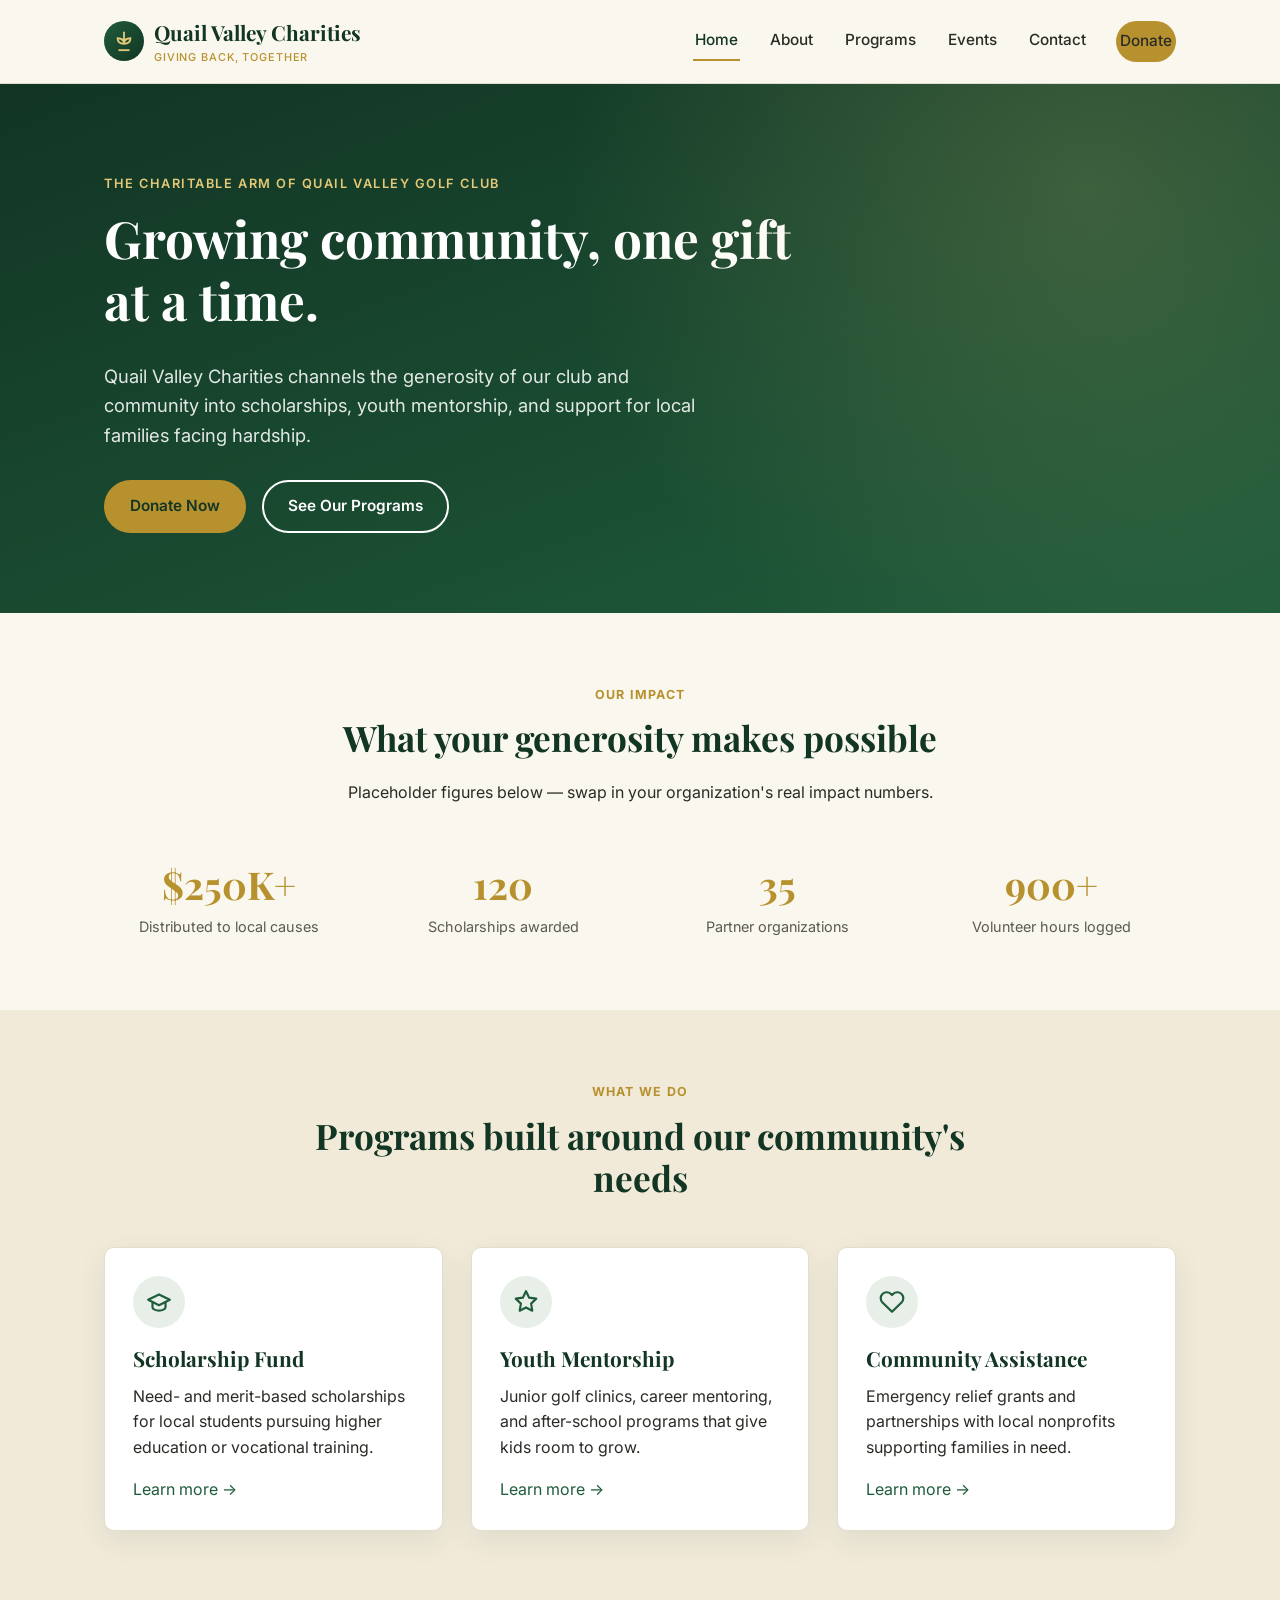
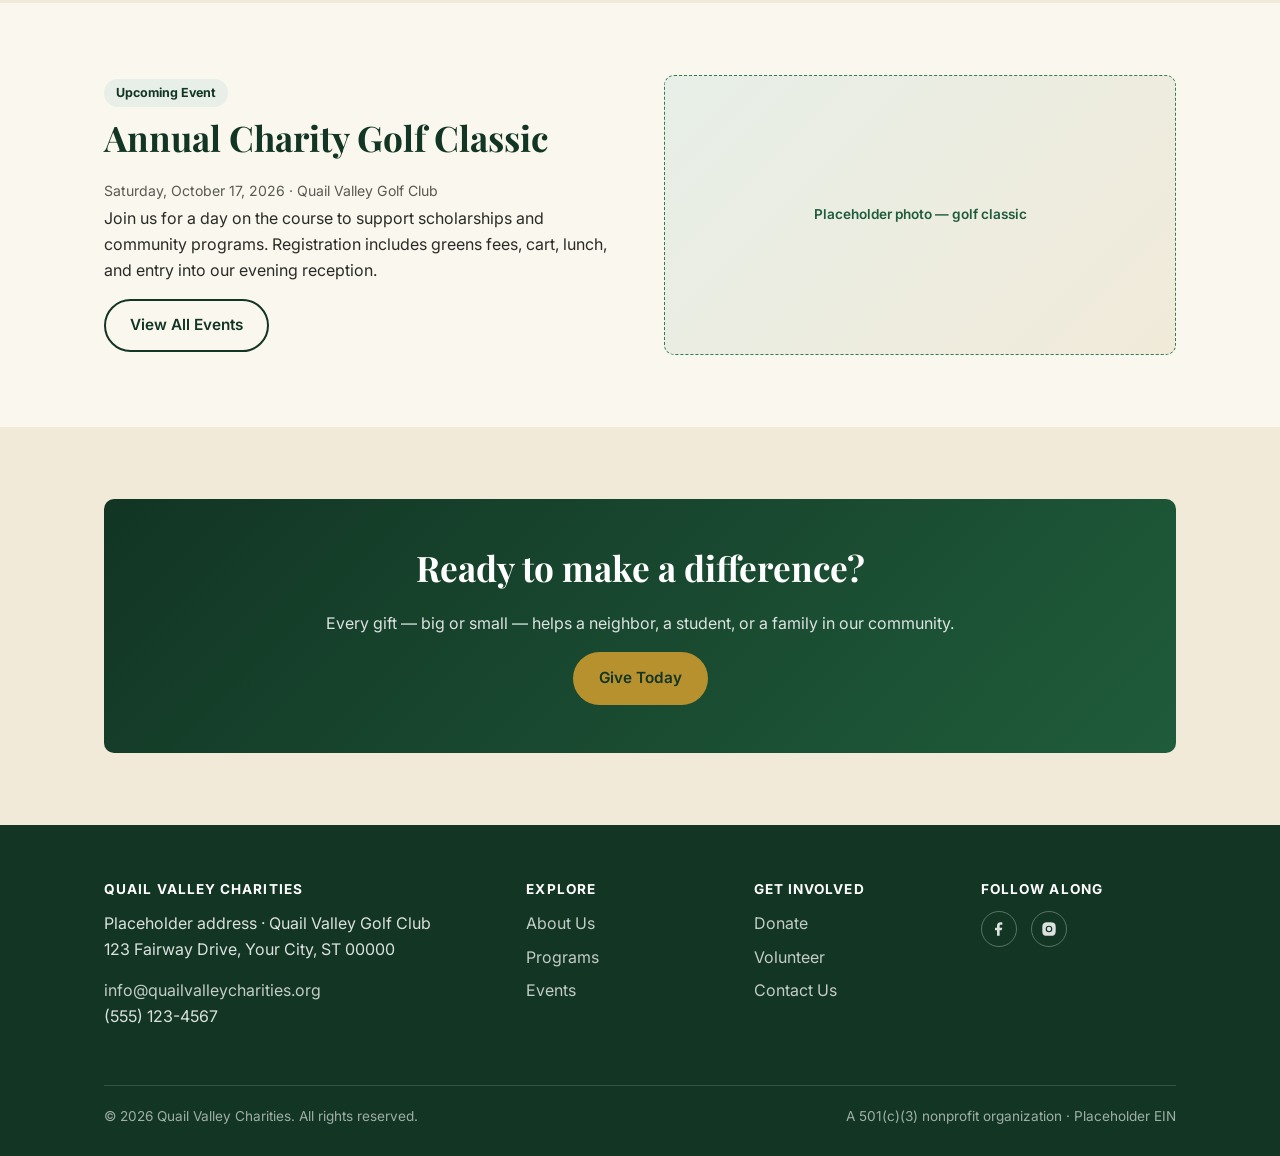
==== index.html @ 0399a19b "Add initial Quail Valley Charities static website Six-page nonprofit site (home, about, programs, ev" ====
<!doctype html>
<html lang="en">
<head>
<meta charset="UTF-8">
<meta name="viewport" content="width=device-width, initial-scale=1.0">
<title>Quail Valley Charities | Home</title>
<meta name="description" content="Quail Valley Charities supports scholarships, youth programs, and local families in need — powered by the Quail Valley Golf Club community.">
<link rel="preconnect" href="https://fonts.googleapis.com">
<link rel="preconnect" href="https://fonts.gstatic.com" crossorigin>
<link href="https://fonts.googleapis.com/css2?family=Playfair+Display:wght@600;700&family=Inter:wght@400;500;600;700&display=swap" rel="stylesheet">
<link rel="stylesheet" href="assets/css/style.css">
</head>
<body>
<a class="skip-link" href="#main">Skip to content</a>

<header class="site-header">
  <div class="header-inner">
    <a class="logo" href="index.html">
      <span class="logo-mark">
        <svg viewBox="0 0 24 24" fill="none" stroke="#e3c877" stroke-width="2"><path d="M12 2v13M12 15c-4 0-7-2-7-6 4 0 7 2 7 6zM12 15c4 0 7-2 7-6-4 0-7 2-7 6z"/><path d="M6 22h12"/></svg>
      </span>
      <span class="logo-text">Quail Valley Charities<span class="tagline">Giving Back, Together</span></span>
    </a>
    <button class="nav-toggle" aria-label="Toggle navigation" aria-expanded="false">
      <span></span><span></span><span></span>
    </button>
    <nav class="main-nav" aria-label="Primary">
      <a href="index.html" aria-current="page">Home</a>
      <a href="about.html">About</a>
      <a href="programs.html">Programs</a>
      <a href="events.html">Events</a>
      <a href="contact.html">Contact</a>
      <a class="btn btn-primary btn-small" href="donate.html">Donate</a>
    </nav>
  </div>
</header>

<main id="main">

  <section class="hero">
    <div class="container">
      <p class="hero-eyebrow">The Charitable Arm of Quail Valley Golf Club</p>
      <h1>Growing community, one gift at a time.</h1>
      <p class="lead">Quail Valley Charities channels the generosity of our club and community into scholarships, youth mentorship, and support for local families facing hardship.</p>
      <div class="hero-actions">
        <a class="btn btn-primary" href="donate.html">Donate Now</a>
        <a class="btn btn-outline-light" href="programs.html">See Our Programs</a>
      </div>
    </div>
  </section>

  <section>
    <div class="container">
      <div class="section-header">
        <p class="eyebrow">Our Impact</p>
        <h2>What your generosity makes possible</h2>
        <p>Placeholder figures below — swap in your organization's real impact numbers.</p>
      </div>
      <div class="stats">
        <div class="stat"><div class="num">$250K+</div><div class="label">Distributed to local causes</div></div>
        <div class="stat"><div class="num">120</div><div class="label">Scholarships awarded</div></div>
        <div class="stat"><div class="num">35</div><div class="label">Partner organizations</div></div>
        <div class="stat"><div class="num">900+</div><div class="label">Volunteer hours logged</div></div>
      </div>
    </div>
  </section>

  <section class="section-alt">
    <div class="container">
      <div class="section-header">
        <p class="eyebrow">What We Do</p>
        <h2>Programs built around our community's needs</h2>
      </div>
      <div class="grid grid-3">
        <div class="card">
          <div class="icon"><svg viewBox="0 0 24 24" fill="none" stroke-width="2" stroke-linecap="round" stroke-linejoin="round"><path d="M22 10L12 5 2 10l10 5 10-5z"/><path d="M6 12v5c0 1.5 3 3 6 3s6-1.5 6-3v-5"/></svg></div>
          <h3>Scholarship Fund</h3>
          <p>Need- and merit-based scholarships for local students pursuing higher education or vocational training.</p>
          <a href="programs.html">Learn more &rarr;</a>
        </div>
        <div class="card">
          <div class="icon"><svg viewBox="0 0 24 24" fill="none" stroke-width="2" stroke-linecap="round" stroke-linejoin="round"><path d="M12 2l2.9 6 6.6.9-4.8 4.6 1.1 6.5-5.8-3-5.8 3 1.1-6.5-4.8-4.6 6.6-.9z"/></svg></div>
          <h3>Youth Mentorship</h3>
          <p>Junior golf clinics, career mentoring, and after-school programs that give kids room to grow.</p>
          <a href="programs.html">Learn more &rarr;</a>
        </div>
        <div class="card">
          <div class="icon"><svg viewBox="0 0 24 24" fill="none" stroke-width="2" stroke-linecap="round" stroke-linejoin="round"><path d="M20.8 4.6a5.5 5.5 0 0 0-7.8 0L12 5.6l-1-1a5.5 5.5 0 1 0-7.8 7.8l1 1L12 21l7.8-7.6 1-1a5.5 5.5 0 0 0 0-7.8z"/></svg></div>
          <h3>Community Assistance</h3>
          <p>Emergency relief grants and partnerships with local nonprofits supporting families in need.</p>
          <a href="programs.html">Learn more &rarr;</a>
        </div>
      </div>
    </div>
  </section>

  <section>
    <div class="container">
      <div class="split">
        <div>
          <p class="badge">Upcoming Event</p>
          <h2>Annual Charity Golf Classic</h2>
          <p class="event-meta">Saturday, October 17, 2026 &middot; Quail Valley Golf Club</p>
          <p>Join us for a day on the course to support scholarships and community programs. Registration includes greens fees, cart, lunch, and entry into our evening reception.</p>
          <a class="btn btn-outline" href="events.html">View All Events</a>
        </div>
        <div class="ph-image" style="min-height:280px;">Placeholder photo — golf classic</div>
      </div>
    </div>
  </section>

  <section class="section-alt">
    <div class="container">
      <div class="cta-banner">
        <h2>Ready to make a difference?</h2>
        <p>Every gift — big or small — helps a neighbor, a student, or a family in our community.</p>
        <a class="btn btn-primary" href="donate.html">Give Today</a>
      </div>
    </div>
  </section>

</main>

<footer class="site-footer">
  <div class="container">
    <div class="footer-grid">
      <div>
        <h4>Quail Valley Charities</h4>
        <p>Placeholder address &middot; Quail Valley Golf Club<br>123 Fairway Drive, Your City, ST 00000</p>
        <p><a href="mailto:info@quailvalleycharities.org">info@quailvalleycharities.org</a><br>(555) 123-4567</p>
      </div>
      <div>
        <h4>Explore</h4>
        <ul>
          <li><a href="about.html">About Us</a></li>
          <li><a href="programs.html">Programs</a></li>
          <li><a href="events.html">Events</a></li>
        </ul>
      </div>
      <div>
        <h4>Get Involved</h4>
        <ul>
          <li><a href="donate.html">Donate</a></li>
          <li><a href="contact.html">Volunteer</a></li>
          <li><a href="contact.html">Contact Us</a></li>
        </ul>
      </div>
      <div>
        <h4>Follow Along</h4>
        <div class="social-links">
          <a href="#" aria-label="Facebook"><svg viewBox="0 0 24 24"><path d="M13 22v-8h3l1-4h-4V7.5C13 6.3 13.4 5.5 15.1 5.5H17V2.1C16.6 2 15.4 2 14 2c-3 0-5 1.8-5 5.2V10H6v4h3v8h4z"/></svg></a>
          <a href="#" aria-label="Instagram"><svg viewBox="0 0 24 24"><path d="M12 2c2.7 0 3 0 4.1.1 1.1.1 1.9.2 2.5.5.7.3 1.2.6 1.8 1.1.5.5.9 1 1.1 1.8.2.6.4 1.4.5 2.5.1 1.1.1 1.4.1 4.1s0 3-.1 4.1c-.1 1.1-.2 1.9-.5 2.5-.3.7-.6 1.2-1.1 1.8-.5.5-1 .9-1.8 1.1-.6.2-1.4.4-2.5.5-1.1.1-1.4.1-4.1.1s-3 0-4.1-.1c-1.1-.1-1.9-.2-2.5-.5-.7-.3-1.2-.6-1.8-1.1-.5-.5-.9-1-1.1-1.8-.2-.6-.4-1.4-.5-2.5C2 15 2 14.7 2 12s0-3 .1-4.1c.1-1.1.2-1.9.5-2.5.3-.7.6-1.2 1.1-1.8.5-.5 1-.9 1.8-1.1.6-.2 1.4-.4 2.5-.5C9 2 9.3 2 12 2zm0 5a5 5 0 1 0 0 10 5 5 0 0 0 0-10zm0 8.2a3.2 3.2 0 1 1 0-6.4 3.2 3.2 0 0 1 0 6.4zm5.2-8.4a1.2 1.2 0 1 1-2.4 0 1.2 1.2 0 0 1 2.4 0z"/></svg></a>
        </div>
      </div>
    </div>
    <div class="footer-bottom">
      <span>&copy; <span id="year"></span> Quail Valley Charities. All rights reserved.</span>
      <span>A 501(c)(3) nonprofit organization &middot; Placeholder EIN</span>
    </div>
  </div>
</footer>

<script src="assets/js/main.js"></script>
</body>
</html>
---- assets/css/style.css ----
/* Quail Valley Charities — shared stylesheet */

:root {
  --green-dark: #123524;
  --green: #1f5c3b;
  --green-light: #2f7d52;
  --green-pale: #e7efe8;
  --gold: #b8912f;
  --gold-light: #e3c877;
  --cream: #faf7ef;
  --cream-dark: #f1ead9;
  --text: #2b2b26;
  --text-muted: #5a5a52;
  --white: #ffffff;
  --border: #e2ddcc;
  --shadow: 0 10px 30px rgba(18, 53, 36, 0.08);
  --radius: 10px;
  --max-width: 1120px;
}

* {
  box-sizing: border-box;
}

html {
  scroll-behavior: smooth;
}

body {
  margin: 0;
  font-family: "Inter", -apple-system, BlinkMacSystemFont, "Segoe UI", Roboto, sans-serif;
  color: var(--text);
  background: var(--cream);
  line-height: 1.6;
}

h1, h2, h3, h4 {
  font-family: "Playfair Display", Georgia, "Times New Roman", serif;
  color: var(--green-dark);
  line-height: 1.2;
  margin: 0 0 0.6em;
}

h1 { font-size: clamp(2.1rem, 4vw, 3.2rem); }
h2 { font-size: clamp(1.6rem, 3vw, 2.2rem); }
h3 { font-size: 1.3rem; }

p { margin: 0 0 1em; }

a {
  color: var(--green);
  text-decoration: none;
}
a:hover { text-decoration: underline; }

img { max-width: 100%; display: block; }

.container {
  max-width: var(--max-width);
  margin: 0 auto;
  padding: 0 24px;
}

/* Skip link */
.skip-link {
  position: absolute;
  left: -999px;
  top: 0;
  background: var(--green-dark);
  color: var(--white);
  padding: 10px 16px;
  z-index: 1000;
  border-radius: 0 0 6px 0;
}
.skip-link:focus {
  left: 0;
}

/* Header */
.site-header {
  position: sticky;
  top: 0;
  z-index: 100;
  background: var(--cream);
  border-bottom: 1px solid var(--border);
}

.header-inner {
  display: flex;
  align-items: center;
  justify-content: space-between;
  padding: 16px 24px;
  max-width: var(--max-width);
  margin: 0 auto;
}

.logo {
  display: flex;
  align-items: center;
  gap: 10px;
  font-family: "Playfair Display", Georgia, serif;
  font-size: 1.3rem;
  font-weight: 700;
  color: var(--green-dark);
}
.logo:hover { text-decoration: none; }

.logo-mark {
  width: 40px;
  height: 40px;
  border-radius: 50%;
  background: linear-gradient(135deg, var(--green) 0%, var(--green-dark) 100%);
  display: flex;
  align-items: center;
  justify-content: center;
  flex-shrink: 0;
}
.logo-mark svg { width: 22px; height: 22px; }

.logo-text .tagline {
  display: block;
  font-family: "Inter", sans-serif;
  font-size: 0.68rem;
  font-weight: 500;
  letter-spacing: 0.08em;
  text-transform: uppercase;
  color: var(--gold);
}

.main-nav {
  display: flex;
  align-items: center;
  gap: 28px;
}

.main-nav a {
  color: var(--text);
  font-weight: 500;
  font-size: 0.96rem;
  padding: 6px 2px;
  border-bottom: 2px solid transparent;
}
.main-nav a:hover,
.main-nav a[aria-current="page"] {
  color: var(--green-dark);
  border-bottom-color: var(--gold);
  text-decoration: none;
}

.btn {
  display: inline-block;
  padding: 12px 24px;
  border-radius: 999px;
  font-weight: 600;
  font-size: 0.96rem;
  border: 2px solid transparent;
  cursor: pointer;
  transition: transform 0.15s ease, box-shadow 0.15s ease;
}
.btn:hover { text-decoration: none; transform: translateY(-1px); }

.btn-primary {
  background: var(--gold);
  color: var(--green-dark);
}
.btn-primary:hover { background: var(--gold-light); box-shadow: var(--shadow); }

.btn-outline {
  background: transparent;
  border-color: var(--green-dark);
  color: var(--green-dark);
}
.btn-outline:hover { background: var(--green-dark); color: var(--white); }

.btn-outline-light {
  background: transparent;
  border-color: var(--white);
  color: var(--white);
}
.btn-outline-light:hover { background: var(--white); color: var(--green-dark); }

.btn-small { padding: 9px 18px; font-size: 0.86rem; }

.nav-toggle {
  display: none;
  background: none;
  border: none;
  cursor: pointer;
  padding: 8px;
}
.nav-toggle span {
  display: block;
  width: 26px;
  height: 2px;
  background: var(--green-dark);
  margin: 5px 0;
  transition: transform 0.2s ease, opacity 0.2s ease;
}

/* Hero */
.hero {
  background: linear-gradient(160deg, var(--green-dark) 0%, var(--green) 100%);
  color: var(--white);
  padding: 90px 0 80px;
  position: relative;
  overflow: hidden;
}
.hero::after {
  content: "";
  position: absolute;
  inset: 0;
  background-image: radial-gradient(circle at 85% 20%, rgba(227, 200, 119, 0.18), transparent 45%);
}
.hero .container { position: relative; }
.hero-eyebrow {
  text-transform: uppercase;
  letter-spacing: 0.12em;
  font-size: 0.8rem;
  font-weight: 600;
  color: var(--gold-light);
  margin-bottom: 14px;
}
.hero h1 { color: var(--white); max-width: 720px; }
.hero p.lead {
  max-width: 620px;
  font-size: 1.15rem;
  color: rgba(255,255,255,0.88);
}
.hero-actions {
  display: flex;
  gap: 16px;
  margin-top: 30px;
  flex-wrap: wrap;
}

.page-hero {
  background: var(--green-dark);
  color: var(--white);
  padding: 64px 0;
  text-align: center;
}
.page-hero h1 { color: var(--white); }
.page-hero p { color: rgba(255,255,255,0.85); max-width: 640px; margin: 0 auto; }

/* Sections */
section { padding: 72px 0; }
.section-alt { background: var(--cream-dark); }
.section-header {
  text-align: center;
  max-width: 680px;
  margin: 0 auto 48px;
}
.section-header .eyebrow {
  text-transform: uppercase;
  letter-spacing: 0.1em;
  font-size: 0.78rem;
  font-weight: 700;
  color: var(--gold);
}

/* Stat strip */
.stats {
  display: grid;
  grid-template-columns: repeat(4, 1fr);
  gap: 24px;
  margin-top: 48px;
}
.stat {
  text-align: center;
}
.stat .num {
  font-family: "Playfair Display", serif;
  font-size: 2.4rem;
  color: var(--gold);
  font-weight: 700;
}
.stat .label {
  font-size: 0.9rem;
  color: var(--text-muted);
}

/* Card grid */
.grid {
  display: grid;
  gap: 28px;
}
.grid-3 { grid-template-columns: repeat(3, 1fr); }
.grid-2 { grid-template-columns: repeat(2, 1fr); }

.card {
  background: var(--white);
  border: 1px solid var(--border);
  border-radius: var(--radius);
  padding: 28px;
  box-shadow: var(--shadow);
}
.card .icon {
  width: 52px;
  height: 52px;
  border-radius: 50%;
  background: var(--green-pale);
  display: flex;
  align-items: center;
  justify-content: center;
  margin-bottom: 18px;
}
.card .icon svg { width: 26px; height: 26px; stroke: var(--green); }

/* Placeholder image blocks */
.ph-image {
  background: linear-gradient(135deg, var(--green-pale), var(--cream-dark));
  border: 1px dashed var(--green-light);
  border-radius: var(--radius);
  display: flex;
  align-items: center;
  justify-content: center;
  color: var(--green);
  font-size: 0.85rem;
  font-weight: 600;
  text-align: center;
  padding: 20px;
  min-height: 220px;
}

.split {
  display: grid;
  grid-template-columns: 1fr 1fr;
  gap: 48px;
  align-items: center;
}

/* Timeline / list */
.value-list { list-style: none; padding: 0; margin: 0; }
.value-list li {
  display: flex;
  gap: 14px;
  padding: 14px 0;
  border-bottom: 1px solid var(--border);
}
.value-list li:last-child { border-bottom: none; }
.value-list .bullet {
  width: 8px; height: 8px; border-radius: 50%;
  background: var(--gold);
  margin-top: 8px;
  flex-shrink: 0;
}

/* Events */
.event-card {
  display: grid;
  grid-template-columns: 100px 1fr auto;
  gap: 24px;
  align-items: center;
  background: var(--white);
  border: 1px solid var(--border);
  border-radius: var(--radius);
  padding: 22px 24px;
  margin-bottom: 18px;
  box-shadow: var(--shadow);
}
.event-date {
  text-align: center;
  background: var(--green-pale);
  border-radius: 8px;
  padding: 12px 6px;
}
.event-date .month {
  text-transform: uppercase;
  font-size: 0.72rem;
  font-weight: 700;
  color: var(--green);
  letter-spacing: 0.05em;
}
.event-date .day {
  font-family: "Playfair Display", serif;
  font-size: 1.8rem;
  color: var(--green-dark);
  font-weight: 700;
}
.event-meta {
  font-size: 0.88rem;
  color: var(--text-muted);
  margin-bottom: 4px;
}

/* Donate tiers */
.tier-card {
  text-align: center;
  border-top: 4px solid var(--gold);
}
.tier-card .amount {
  font-family: "Playfair Display", serif;
  font-size: 2rem;
  color: var(--green-dark);
  margin: 10px 0;
}

.donate-methods {
  list-style: none;
  padding: 0;
  margin: 0;
  display: grid;
  gap: 18px;
}
.donate-methods li {
  background: var(--white);
  border: 1px solid var(--border);
  border-radius: var(--radius);
  padding: 20px 24px;
}

/* Forms */
form.contact-form {
  display: grid;
  gap: 18px;
  max-width: 620px;
}
.form-row { display: grid; gap: 6px; }
label { font-weight: 600; font-size: 0.92rem; }
input, textarea, select {
  font: inherit;
  padding: 12px 14px;
  border: 1px solid var(--border);
  border-radius: 8px;
  background: var(--white);
  color: var(--text);
}
input:focus, textarea:focus, select:focus {
  outline: 2px solid var(--green-light);
  outline-offset: 1px;
}
textarea { resize: vertical; min-height: 130px; }

.form-note {
  font-size: 0.85rem;
  color: var(--text-muted);
}

/* CTA banner */
.cta-banner {
  background: linear-gradient(135deg, var(--green-dark), var(--green));
  color: var(--white);
  border-radius: var(--radius);
  padding: 48px;
  text-align: center;
}
.cta-banner h2 { color: var(--white); }
.cta-banner p { color: rgba(255,255,255,0.85); }

/* Footer */
.site-footer {
  background: var(--green-dark);
  color: rgba(255,255,255,0.85);
  padding: 56px 0 28px;
}
.footer-grid {
  display: grid;
  grid-template-columns: 2fr 1fr 1fr 1fr;
  gap: 32px;
  margin-bottom: 40px;
}
.footer-grid h4 {
  color: var(--white);
  font-family: "Inter", sans-serif;
  font-size: 0.85rem;
  text-transform: uppercase;
  letter-spacing: 0.08em;
  margin-bottom: 14px;
}
.footer-grid ul { list-style: none; padding: 0; margin: 0; }
.footer-grid li { margin-bottom: 8px; }
.footer-grid a { color: rgba(255,255,255,0.75); }
.footer-grid a:hover { color: var(--gold-light); }
.footer-bottom {
  border-top: 1px solid rgba(255,255,255,0.15);
  padding-top: 20px;
  display: flex;
  justify-content: space-between;
  flex-wrap: wrap;
  gap: 12px;
  font-size: 0.85rem;
  color: rgba(255,255,255,0.6);
}
.social-links { display: flex; gap: 14px; }
.social-links a {
  width: 36px; height: 36px;
  border-radius: 50%;
  border: 1px solid rgba(255,255,255,0.3);
  display: flex; align-items: center; justify-content: center;
}
.social-links svg { width: 16px; height: 16px; fill: rgba(255,255,255,0.85); }

/* Utility */
.text-center { text-align: center; }
.mt-lg { margin-top: 40px; }
.badge {
  display: inline-block;
  background: var(--green-pale);
  color: var(--green-dark);
  font-size: 0.78rem;
  font-weight: 700;
  padding: 4px 12px;
  border-radius: 999px;
  margin-bottom: 10px;
}

/* Responsive */
@media (max-width: 900px) {
  .grid-3 { grid-template-columns: repeat(2, 1fr); }
  .stats { grid-template-columns: repeat(2, 1fr); }
  .footer-grid { grid-template-columns: 1fr 1fr; }
  .split { grid-template-columns: 1fr; }
}

@media (max-width: 720px) {
  .main-nav {
    position: fixed;
    top: 73px;
    left: 0;
    right: 0;
    background: var(--cream);
    flex-direction: column;
    align-items: flex-start;
    padding: 20px 24px 28px;
    border-bottom: 1px solid var(--border);
    transform: translateY(-140%);
    transition: transform 0.25s ease;
    gap: 16px;
  }
  .main-nav.open { transform: translateY(0); }
  .nav-toggle { display: block; }
  .grid-3, .grid-2 { grid-template-columns: 1fr; }
  .stats { grid-template-columns: repeat(2, 1fr); }
  .footer-grid { grid-template-columns: 1fr 1fr; }
  .event-card { grid-template-columns: 70px 1fr; }
  .event-card .btn { grid-column: 1 / -1; justify-self: start; }
}
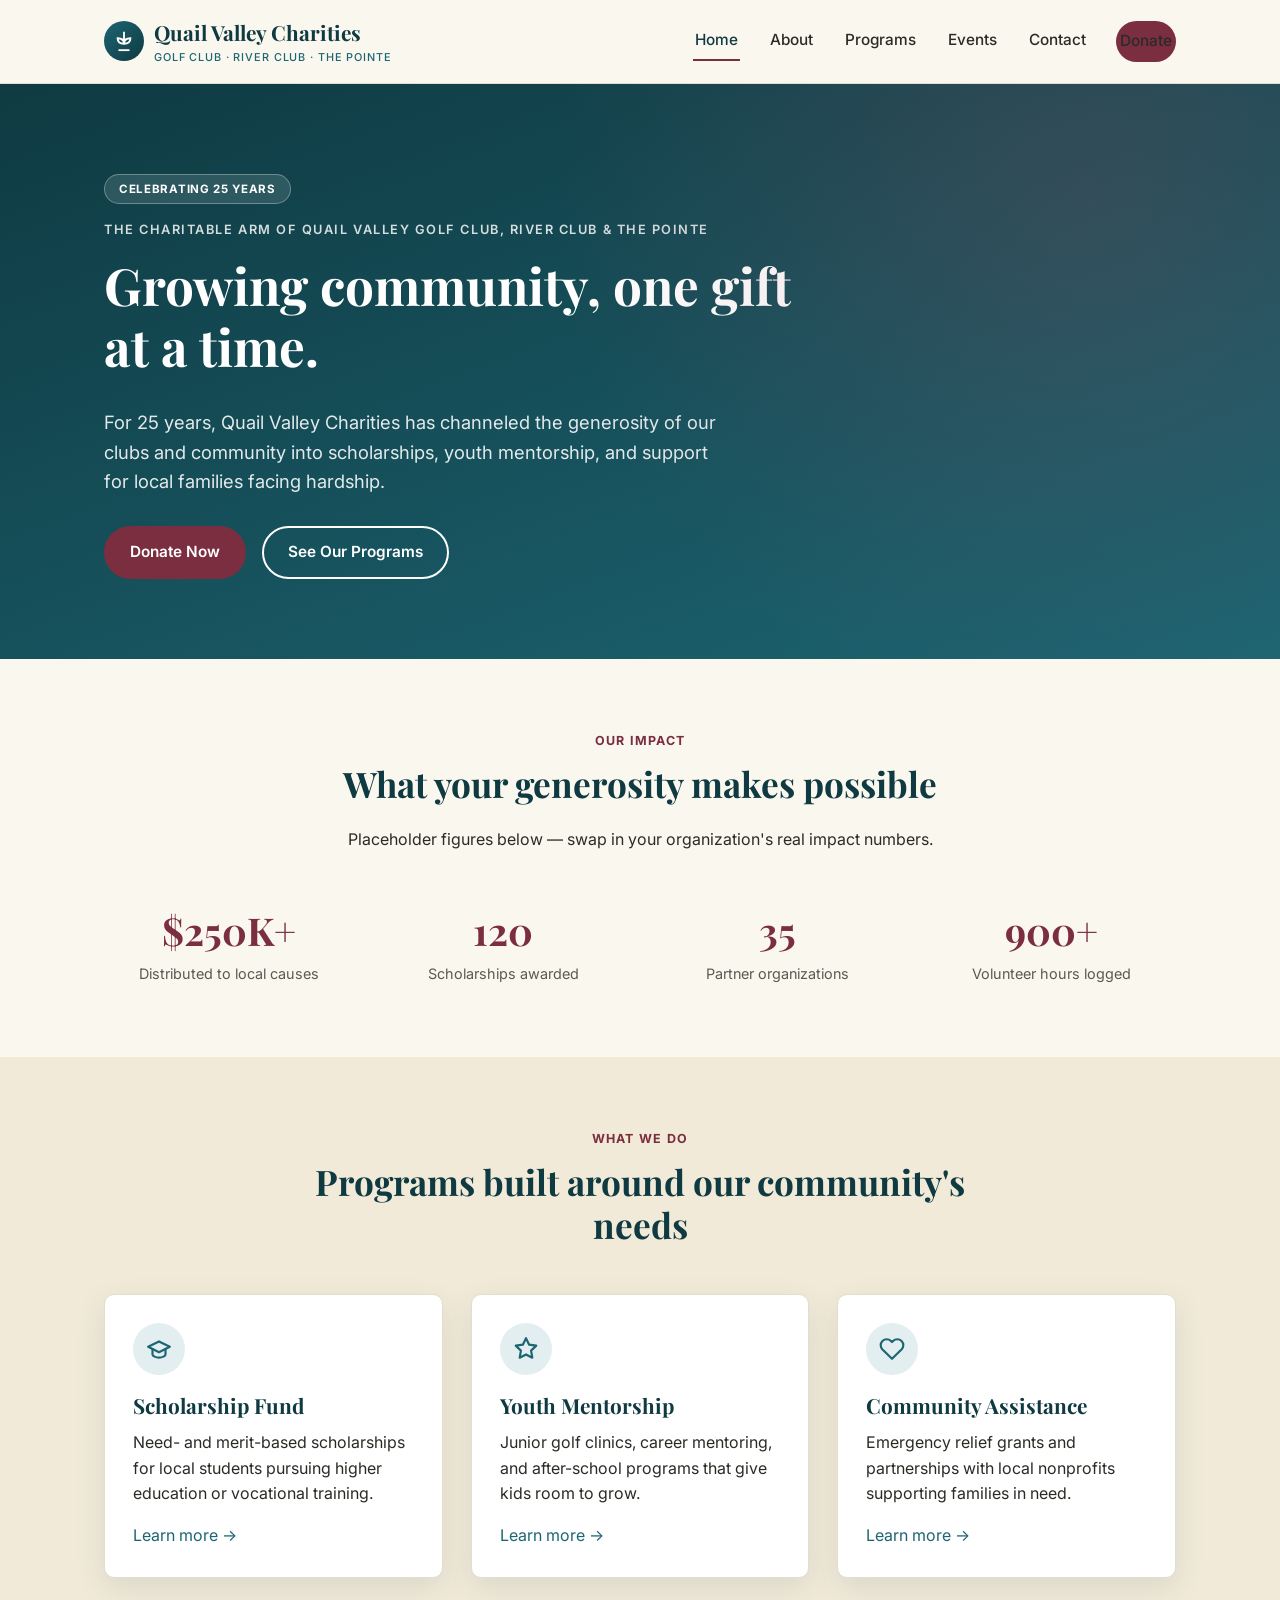
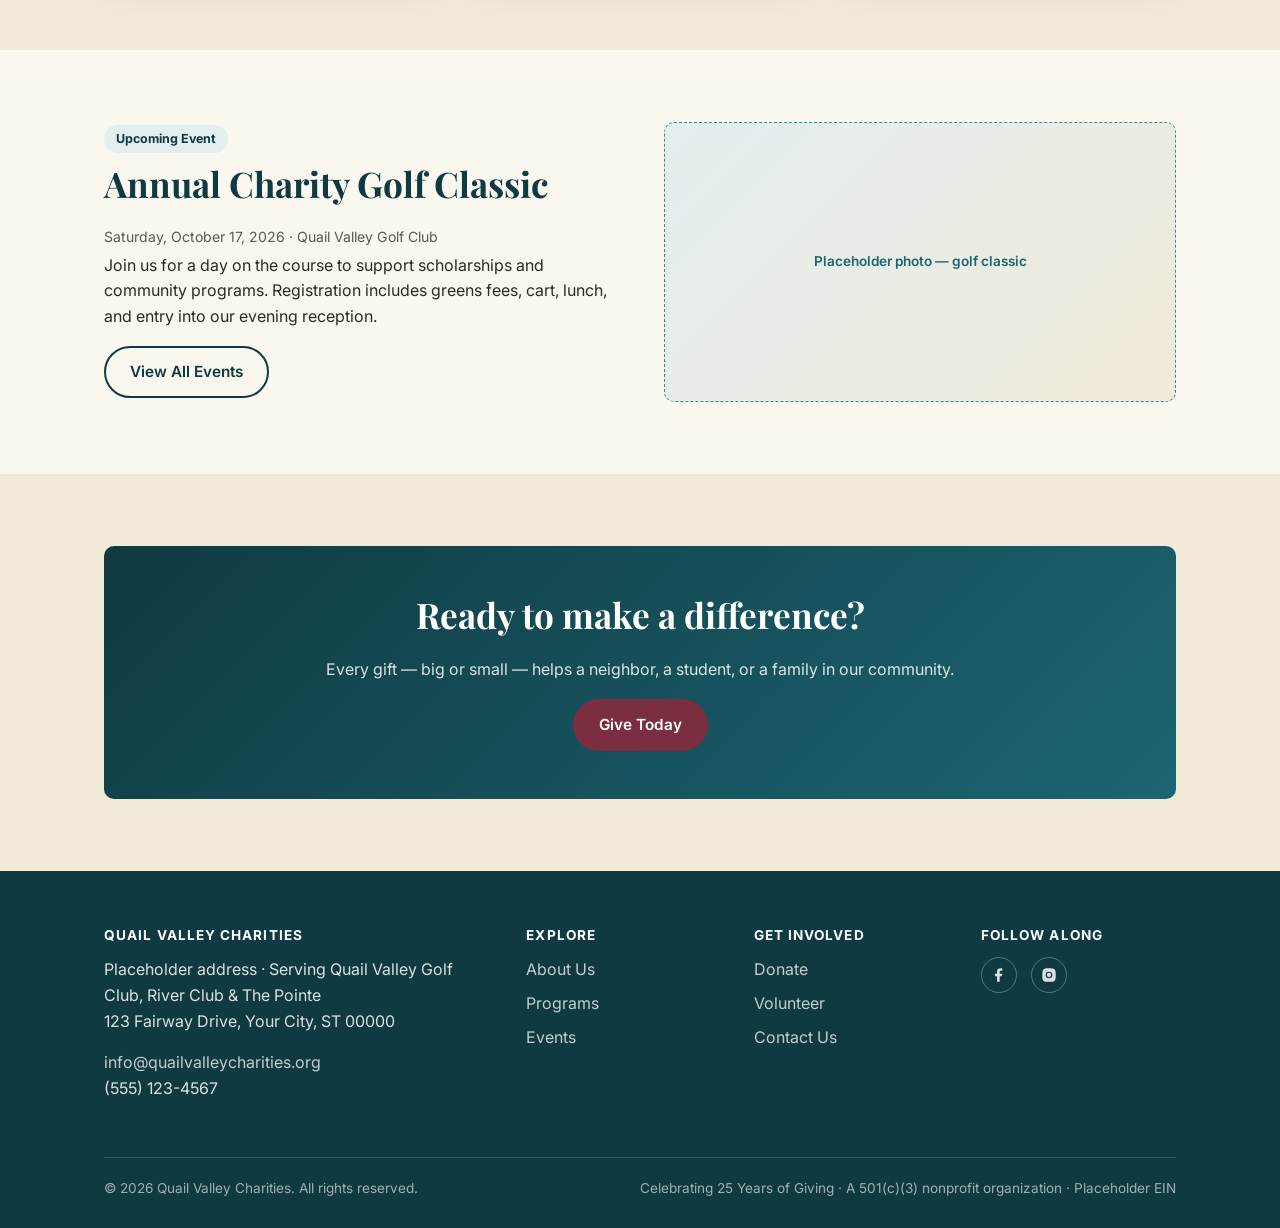
==== commit 0fe4a7e7: "Rebrand site to match Quail Valley Charities logo colors and copy Swap the placeholder green/gold pa" ====
--- a/index.html
+++ b/index.html
@@ -4,7 +4,7 @@
 <meta charset="UTF-8">
 <meta name="viewport" content="width=device-width, initial-scale=1.0">
 <title>Quail Valley Charities | Home</title>
-<meta name="description" content="Quail Valley Charities supports scholarships, youth programs, and local families in need — powered by the Quail Valley Golf Club community.">
+<meta name="description" content="Quail Valley Charities supports scholarships, youth programs, and local families in need — powered by the Quail Valley Golf Club, River Club, and The Pointe community. Celebrating 25 years of giving.">
 <link rel="preconnect" href="https://fonts.googleapis.com">
 <link rel="preconnect" href="https://fonts.gstatic.com" crossorigin>
 <link href="https://fonts.googleapis.com/css2?family=Playfair+Display:wght@600;700&family=Inter:wght@400;500;600;700&display=swap" rel="stylesheet">
@@ -17,9 +17,9 @@
   <div class="header-inner">
     <a class="logo" href="index.html">
       <span class="logo-mark">
-        <svg viewBox="0 0 24 24" fill="none" stroke="#e3c877" stroke-width="2"><path d="M12 2v13M12 15c-4 0-7-2-7-6 4 0 7 2 7 6zM12 15c4 0 7-2 7-6-4 0-7 2-7 6z"/><path d="M6 22h12"/></svg>
+        <svg viewBox="0 0 24 24" fill="none" stroke="#ffffff" stroke-width="2"><path d="M12 2v13M12 15c-4 0-7-2-7-6 4 0 7 2 7 6zM12 15c4 0 7-2 7-6-4 0-7 2-7 6z"/><path d="M6 22h12"/></svg>
       </span>
-      <span class="logo-text">Quail Valley Charities<span class="tagline">Giving Back, Together</span></span>
+      <span class="logo-text">Quail Valley Charities<span class="tagline">Golf Club · River Club · The Pointe</span></span>
     </a>
     <button class="nav-toggle" aria-label="Toggle navigation" aria-expanded="false">
       <span></span><span></span><span></span>
@@ -39,9 +39,10 @@
 
   <section class="hero">
     <div class="container">
-      <p class="hero-eyebrow">The Charitable Arm of Quail Valley Golf Club</p>
+      <span class="anniversary-badge">Celebrating 25 Years</span>
+      <p class="hero-eyebrow">The Charitable Arm of Quail Valley Golf Club, River Club &amp; The Pointe</p>
       <h1>Growing community, one gift at a time.</h1>
-      <p class="lead">Quail Valley Charities channels the generosity of our club and community into scholarships, youth mentorship, and support for local families facing hardship.</p>
+      <p class="lead">For 25 years, Quail Valley Charities has channeled the generosity of our clubs and community into scholarships, youth mentorship, and support for local families facing hardship.</p>
       <div class="hero-actions">
         <a class="btn btn-primary" href="donate.html">Donate Now</a>
         <a class="btn btn-outline-light" href="programs.html">See Our Programs</a>
@@ -126,7 +127,7 @@
     <div class="footer-grid">
       <div>
         <h4>Quail Valley Charities</h4>
-        <p>Placeholder address &middot; Quail Valley Golf Club<br>123 Fairway Drive, Your City, ST 00000</p>
+        <p>Placeholder address &middot; Serving Quail Valley Golf Club, River Club &amp; The Pointe<br>123 Fairway Drive, Your City, ST 00000</p>
         <p><a href="mailto:info@quailvalleycharities.org">info@quailvalleycharities.org</a><br>(555) 123-4567</p>
       </div>
       <div>
@@ -155,7 +156,7 @@
     </div>
     <div class="footer-bottom">
       <span>&copy; <span id="year"></span> Quail Valley Charities. All rights reserved.</span>
-      <span>A 501(c)(3) nonprofit organization &middot; Placeholder EIN</span>
+      <span>Celebrating 25 Years of Giving &middot; A 501(c)(3) nonprofit organization &middot; Placeholder EIN</span>
     </div>
   </div>
 </footer>
--- a/assets/css/style.css
+++ b/assets/css/style.css
@@ -1,19 +1,19 @@
 /* Quail Valley Charities — shared stylesheet */
 
 :root {
-  --green-dark: #123524;
-  --green: #1f5c3b;
-  --green-light: #2f7d52;
-  --green-pale: #e7efe8;
-  --gold: #b8912f;
-  --gold-light: #e3c877;
+  --teal-dark: #0f3a42;
+  --teal: #1c6572;
+  --teal-light: #2f8fa0;
+  --teal-pale: #e3eef0;
+  --maroon: #7a2e3f;
+  --maroon-light: #a1495e;
   --cream: #faf7ef;
   --cream-dark: #f1ead9;
   --text: #2b2b26;
   --text-muted: #5a5a52;
   --white: #ffffff;
   --border: #e2ddcc;
-  --shadow: 0 10px 30px rgba(18, 53, 36, 0.08);
+  --shadow: 0 10px 30px rgba(15, 58, 66, 0.1);
   --radius: 10px;
   --max-width: 1120px;
 }
@@ -36,7 +36,7 @@
 
 h1, h2, h3, h4 {
   font-family: "Playfair Display", Georgia, "Times New Roman", serif;
-  color: var(--green-dark);
+  color: var(--teal-dark);
   line-height: 1.2;
   margin: 0 0 0.6em;
 }
@@ -48,7 +48,7 @@
 p { margin: 0 0 1em; }
 
 a {
-  color: var(--green);
+  color: var(--teal);
   text-decoration: none;
 }
 a:hover { text-decoration: underline; }
@@ -66,7 +66,7 @@
   position: absolute;
   left: -999px;
   top: 0;
-  background: var(--green-dark);
+  background: var(--teal-dark);
   color: var(--white);
   padding: 10px 16px;
   z-index: 1000;
@@ -101,7 +101,7 @@
   font-family: "Playfair Display", Georgia, serif;
   font-size: 1.3rem;
   font-weight: 700;
-  color: var(--green-dark);
+  color: var(--teal-dark);
 }
 .logo:hover { text-decoration: none; }
 
@@ -109,7 +109,7 @@
   width: 40px;
   height: 40px;
   border-radius: 50%;
-  background: linear-gradient(135deg, var(--green) 0%, var(--green-dark) 100%);
+  background: linear-gradient(135deg, var(--teal) 0%, var(--teal-dark) 100%);
   display: flex;
   align-items: center;
   justify-content: center;
@@ -124,7 +124,28 @@
   font-weight: 500;
   letter-spacing: 0.08em;
   text-transform: uppercase;
-  color: var(--gold);
+  color: var(--teal);
+}
+
+.anniversary-badge {
+  display: inline-flex;
+  align-items: center;
+  gap: 6px;
+  background: rgba(255,255,255,0.12);
+  border: 1px solid rgba(255,255,255,0.3);
+  color: var(--white);
+  font-size: 0.72rem;
+  font-weight: 700;
+  letter-spacing: 0.06em;
+  text-transform: uppercase;
+  padding: 5px 14px;
+  border-radius: 999px;
+  margin-bottom: 16px;
+}
+.anniversary-badge.on-light {
+  background: var(--teal-pale);
+  border-color: var(--teal-light);
+  color: var(--teal-dark);
 }
 
 .main-nav {
@@ -142,8 +163,8 @@
 }
 .main-nav a:hover,
 .main-nav a[aria-current="page"] {
-  color: var(--green-dark);
-  border-bottom-color: var(--gold);
+  color: var(--teal-dark);
+  border-bottom-color: var(--maroon);
   text-decoration: none;
 }
 
@@ -160,24 +181,24 @@
 .btn:hover { text-decoration: none; transform: translateY(-1px); }
 
 .btn-primary {
-  background: var(--gold);
-  color: var(--green-dark);
-}
-.btn-primary:hover { background: var(--gold-light); box-shadow: var(--shadow); }
+  background: var(--maroon);
+  color: var(--white);
+}
+.btn-primary:hover { background: var(--maroon-light); box-shadow: var(--shadow); }
 
 .btn-outline {
   background: transparent;
-  border-color: var(--green-dark);
-  color: var(--green-dark);
-}
-.btn-outline:hover { background: var(--green-dark); color: var(--white); }
+  border-color: var(--teal-dark);
+  color: var(--teal-dark);
+}
+.btn-outline:hover { background: var(--teal-dark); color: var(--white); }
 
 .btn-outline-light {
   background: transparent;
   border-color: var(--white);
   color: var(--white);
 }
-.btn-outline-light:hover { background: var(--white); color: var(--green-dark); }
+.btn-outline-light:hover { background: var(--white); color: var(--teal-dark); }
 
 .btn-small { padding: 9px 18px; font-size: 0.86rem; }
 
@@ -192,14 +213,14 @@
   display: block;
   width: 26px;
   height: 2px;
-  background: var(--green-dark);
+  background: var(--teal-dark);
   margin: 5px 0;
   transition: transform 0.2s ease, opacity 0.2s ease;
 }
 
 /* Hero */
 .hero {
-  background: linear-gradient(160deg, var(--green-dark) 0%, var(--green) 100%);
+  background: linear-gradient(160deg, var(--teal-dark) 0%, var(--teal) 100%);
   color: var(--white);
   padding: 90px 0 80px;
   position: relative;
@@ -209,7 +230,7 @@
   content: "";
   position: absolute;
   inset: 0;
-  background-image: radial-gradient(circle at 85% 20%, rgba(227, 200, 119, 0.18), transparent 45%);
+  background-image: radial-gradient(circle at 85% 20%, rgba(161, 73, 94, 0.22), transparent 45%);
 }
 .hero .container { position: relative; }
 .hero-eyebrow {
@@ -217,7 +238,7 @@
   letter-spacing: 0.12em;
   font-size: 0.8rem;
   font-weight: 600;
-  color: var(--gold-light);
+  color: rgba(255, 255, 255, 0.82);
   margin-bottom: 14px;
 }
 .hero h1 { color: var(--white); max-width: 720px; }
@@ -234,7 +255,7 @@
 }
 
 .page-hero {
-  background: var(--green-dark);
+  background: var(--teal-dark);
   color: var(--white);
   padding: 64px 0;
   text-align: center;
@@ -255,7 +276,7 @@
   letter-spacing: 0.1em;
   font-size: 0.78rem;
   font-weight: 700;
-  color: var(--gold);
+  color: var(--maroon);
 }
 
 /* Stat strip */
@@ -271,7 +292,7 @@
 .stat .num {
   font-family: "Playfair Display", serif;
   font-size: 2.4rem;
-  color: var(--gold);
+  color: var(--maroon);
   font-weight: 700;
 }
 .stat .label {
@@ -298,23 +319,23 @@
   width: 52px;
   height: 52px;
   border-radius: 50%;
-  background: var(--green-pale);
+  background: var(--teal-pale);
   display: flex;
   align-items: center;
   justify-content: center;
   margin-bottom: 18px;
 }
-.card .icon svg { width: 26px; height: 26px; stroke: var(--green); }
+.card .icon svg { width: 26px; height: 26px; stroke: var(--teal); }
 
 /* Placeholder image blocks */
 .ph-image {
-  background: linear-gradient(135deg, var(--green-pale), var(--cream-dark));
-  border: 1px dashed var(--green-light);
+  background: linear-gradient(135deg, var(--teal-pale), var(--cream-dark));
+  border: 1px dashed var(--teal-light);
   border-radius: var(--radius);
   display: flex;
   align-items: center;
   justify-content: center;
-  color: var(--green);
+  color: var(--teal);
   font-size: 0.85rem;
   font-weight: 600;
   text-align: center;
@@ -340,7 +361,7 @@
 .value-list li:last-child { border-bottom: none; }
 .value-list .bullet {
   width: 8px; height: 8px; border-radius: 50%;
-  background: var(--gold);
+  background: var(--maroon);
   margin-top: 8px;
   flex-shrink: 0;
 }
@@ -360,7 +381,7 @@
 }
 .event-date {
   text-align: center;
-  background: var(--green-pale);
+  background: var(--teal-pale);
   border-radius: 8px;
   padding: 12px 6px;
 }
@@ -368,13 +389,13 @@
   text-transform: uppercase;
   font-size: 0.72rem;
   font-weight: 700;
-  color: var(--green);
+  color: var(--teal);
   letter-spacing: 0.05em;
 }
 .event-date .day {
   font-family: "Playfair Display", serif;
   font-size: 1.8rem;
-  color: var(--green-dark);
+  color: var(--teal-dark);
   font-weight: 700;
 }
 .event-meta {
@@ -386,12 +407,12 @@
 /* Donate tiers */
 .tier-card {
   text-align: center;
-  border-top: 4px solid var(--gold);
+  border-top: 4px solid var(--maroon);
 }
 .tier-card .amount {
   font-family: "Playfair Display", serif;
   font-size: 2rem;
-  color: var(--green-dark);
+  color: var(--teal-dark);
   margin: 10px 0;
 }
 
@@ -426,7 +447,7 @@
   color: var(--text);
 }
 input:focus, textarea:focus, select:focus {
-  outline: 2px solid var(--green-light);
+  outline: 2px solid var(--teal-light);
   outline-offset: 1px;
 }
 textarea { resize: vertical; min-height: 130px; }
@@ -438,7 +459,7 @@
 
 /* CTA banner */
 .cta-banner {
-  background: linear-gradient(135deg, var(--green-dark), var(--green));
+  background: linear-gradient(135deg, var(--teal-dark), var(--teal));
   color: var(--white);
   border-radius: var(--radius);
   padding: 48px;
@@ -449,7 +470,7 @@
 
 /* Footer */
 .site-footer {
-  background: var(--green-dark);
+  background: var(--teal-dark);
   color: rgba(255,255,255,0.85);
   padding: 56px 0 28px;
 }
@@ -470,7 +491,7 @@
 .footer-grid ul { list-style: none; padding: 0; margin: 0; }
 .footer-grid li { margin-bottom: 8px; }
 .footer-grid a { color: rgba(255,255,255,0.75); }
-.footer-grid a:hover { color: var(--gold-light); }
+.footer-grid a:hover { color: var(--maroon-light); }
 .footer-bottom {
   border-top: 1px solid rgba(255,255,255,0.15);
   padding-top: 20px;
@@ -495,8 +516,8 @@
 .mt-lg { margin-top: 40px; }
 .badge {
   display: inline-block;
-  background: var(--green-pale);
-  color: var(--green-dark);
+  background: var(--teal-pale);
+  color: var(--teal-dark);
   font-size: 0.78rem;
   font-weight: 700;
   padding: 4px 12px;
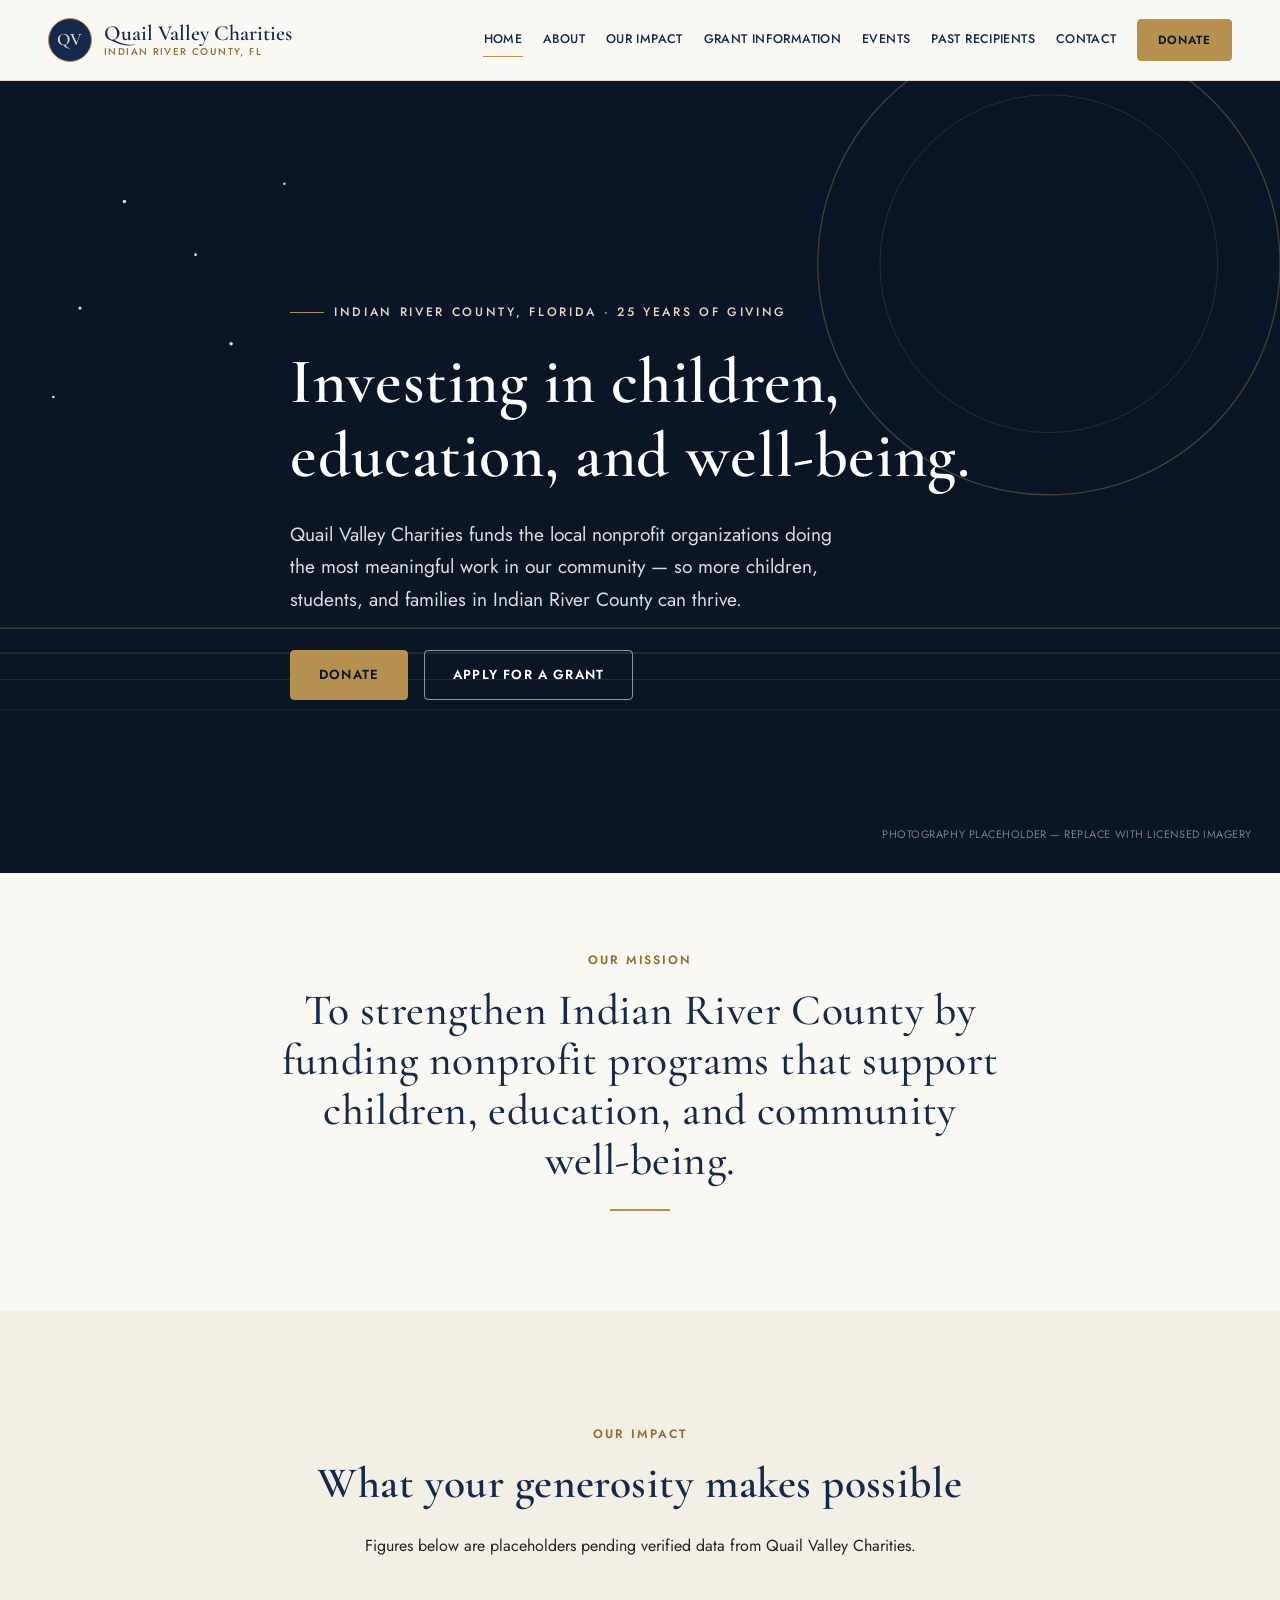
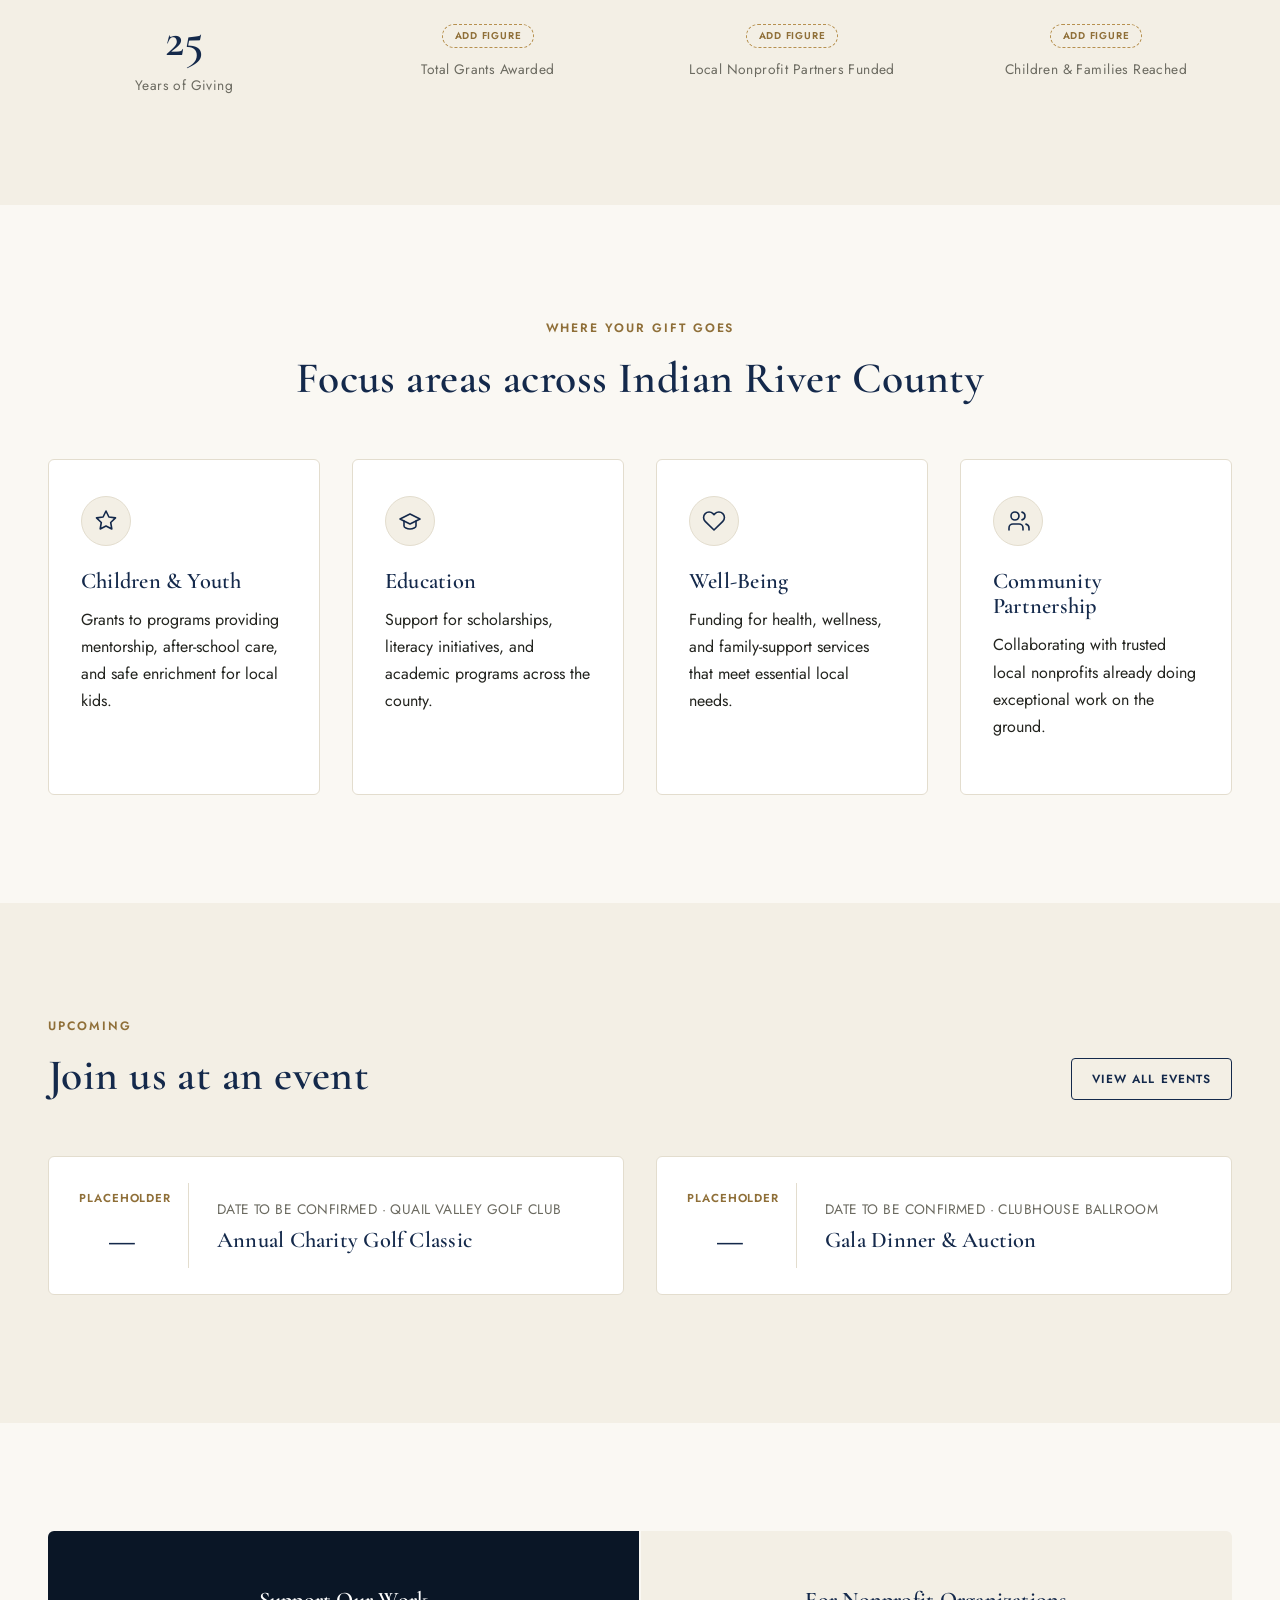
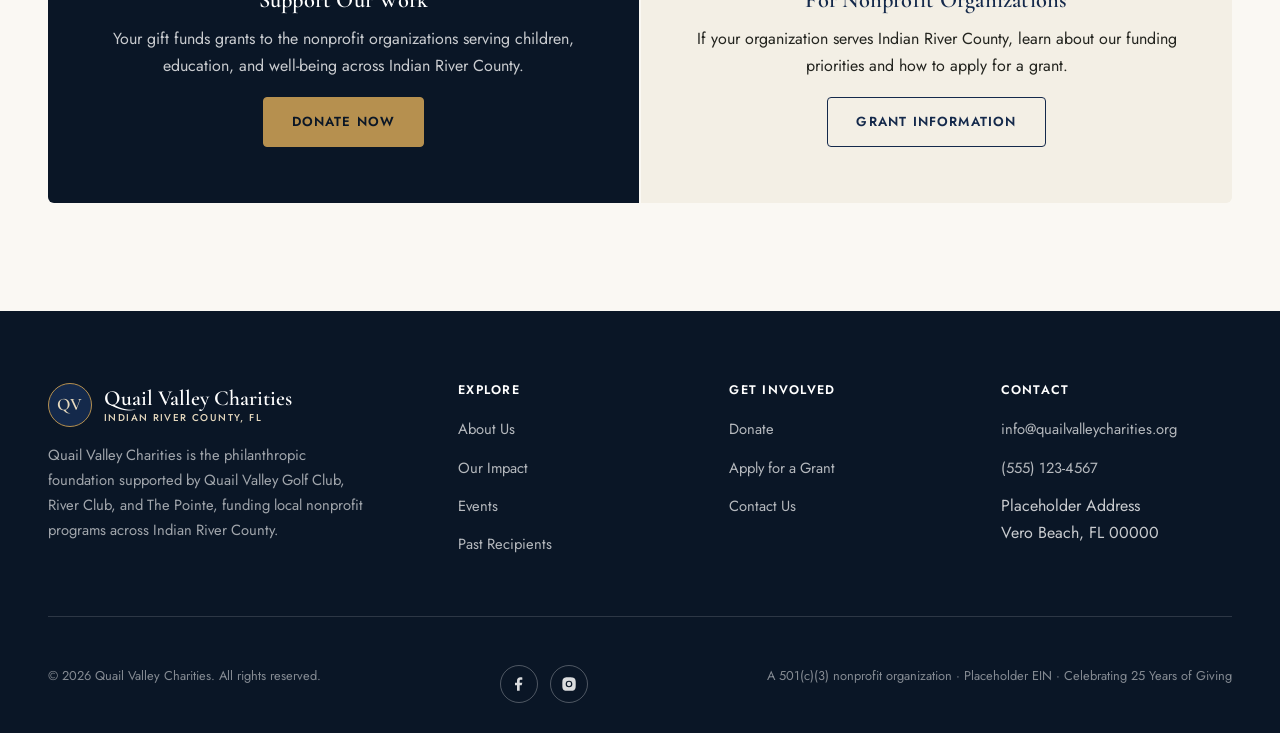
==== commit f060b634: "Rebuild site as a grantmaking-foundation site for Indian River County Full rebuild per new brief: ne" ====
--- a/index.html
+++ b/index.html
@@ -3,163 +3,200 @@
 <head>
 <meta charset="UTF-8">
 <meta name="viewport" content="width=device-width, initial-scale=1.0">
-<title>Quail Valley Charities | Home</title>
-<meta name="description" content="Quail Valley Charities supports scholarships, youth programs, and local families in need — powered by the Quail Valley Golf Club, River Club, and The Pointe community. Celebrating 25 years of giving.">
+<title>Quail Valley Charities | Funding Nonprofits in Indian River County, FL</title>
+<meta name="description" content="Quail Valley Charities funds local nonprofit programs serving children, education, and well-being across Indian River County, Florida. Celebrating 25 years of giving.">
+<link rel="canonical" href="https://www.quailvalleycharities.org/">
+<meta name="theme-color" content="#0a1626">
+
+<meta property="og:type" content="website">
+<meta property="og:site_name" content="Quail Valley Charities">
+<meta property="og:title" content="Quail Valley Charities | Funding Nonprofits in Indian River County, FL">
+<meta property="og:description" content="Funding local nonprofit programs serving children, education, and well-being across Indian River County, Florida.">
+<meta property="og:url" content="https://www.quailvalleycharities.org/">
+<meta property="og:image" content="https://www.quailvalleycharities.org/assets/img/social-share.jpg">
+<meta name="twitter:card" content="summary_large_image">
+<meta name="twitter:title" content="Quail Valley Charities">
+<meta name="twitter:description" content="Funding local nonprofit programs serving children, education, and well-being across Indian River County, Florida.">
+
+<link rel="icon" type="image/svg+xml" href="assets/img/favicon.svg">
 <link rel="preconnect" href="https://fonts.googleapis.com">
 <link rel="preconnect" href="https://fonts.gstatic.com" crossorigin>
-<link href="https://fonts.googleapis.com/css2?family=Playfair+Display:wght@600;700&family=Inter:wght@400;500;600;700&display=swap" rel="stylesheet">
+<link href="https://fonts.googleapis.com/css2?family=Cormorant+Garamond:wght@500;600;700&family=Jost:wght@300;400;500;600&display=swap" rel="stylesheet">
 <link rel="stylesheet" href="assets/css/style.css">
+
+<script type="application/ld+json">
+{
+  "@context": "https://schema.org",
+  "@type": "NGO",
+  "name": "Quail Valley Charities",
+  "url": "https://www.quailvalleycharities.org/",
+  "description": "Quail Valley Charities funds local nonprofit programs serving children, education, and well-being across Indian River County, Florida.",
+  "areaServed": "Indian River County, Florida",
+  "foundingDate": "",
+  "email": "info@quailvalleycharities.org",
+  "sameAs": []
+}
+</script>
 </head>
-<body>
+<body data-page="index">
 <a class="skip-link" href="#main">Skip to content</a>
 
-<header class="site-header">
-  <div class="header-inner">
-    <a class="logo" href="index.html">
-      <span class="logo-mark">
-        <svg viewBox="0 0 24 24" fill="none" stroke="#ffffff" stroke-width="2"><path d="M12 2v13M12 15c-4 0-7-2-7-6 4 0 7 2 7 6zM12 15c4 0 7-2 7-6-4 0-7 2-7 6z"/><path d="M6 22h12"/></svg>
-      </span>
-      <span class="logo-text">Quail Valley Charities<span class="tagline">Golf Club · River Club · The Pointe</span></span>
-    </a>
-    <button class="nav-toggle" aria-label="Toggle navigation" aria-expanded="false">
-      <span></span><span></span><span></span>
-    </button>
-    <nav class="main-nav" aria-label="Primary">
-      <a href="index.html" aria-current="page">Home</a>
-      <a href="about.html">About</a>
-      <a href="programs.html">Programs</a>
-      <a href="events.html">Events</a>
-      <a href="contact.html">Contact</a>
-      <a class="btn btn-primary btn-small" href="donate.html">Donate</a>
-    </nav>
-  </div>
-</header>
+<div data-include="partials/header.html"></div>
 
 <main id="main">
 
   <section class="hero">
+    <div class="hero-inner">
+      <div class="hero-scene" aria-hidden="true">
+        <svg viewBox="0 0 1440 900" preserveAspectRatio="xMidYMid slice" role="presentation">
+          <circle cx="1180" cy="210" r="260" fill="none" stroke="#b6904f" stroke-opacity="0.35" stroke-width="1.5"/>
+          <circle cx="1180" cy="210" r="190" fill="none" stroke="#b6904f" stroke-opacity="0.22" stroke-width="1"/>
+          <g stroke="#b6904f" stroke-width="1">
+            <line x1="0" y1="620" x2="1440" y2="620" stroke-opacity="0.5"/>
+            <line x1="0" y1="648" x2="1440" y2="648" stroke-opacity="0.35"/>
+            <line x1="0" y1="678" x2="1440" y2="678" stroke-opacity="0.22"/>
+            <line x1="0" y1="712" x2="1440" y2="712" stroke-opacity="0.14"/>
+          </g>
+          <g fill="#e7dabf">
+            <circle cx="140" cy="140" r="2"/>
+            <circle cx="220" cy="200" r="1.6"/>
+            <circle cx="90" cy="260" r="1.8"/>
+            <circle cx="320" cy="120" r="1.4"/>
+            <circle cx="260" cy="300" r="2"/>
+            <circle cx="60" cy="360" r="1.5"/>
+          </g>
+        </svg>
+      </div>
+      <div class="container">
+        <div class="hero-content">
+          <p class="hero-eyebrow">Indian River County, Florida &middot; 25 Years of Giving</p>
+          <h1>Investing in children, education, and well-being.</h1>
+          <p class="lead">Quail Valley Charities funds the local nonprofit organizations doing the most meaningful work in our community — so more children, students, and families in Indian River County can thrive.</p>
+          <div class="hero-actions">
+            <a class="btn btn-gold" href="contact.html#give">Donate</a>
+            <a class="btn btn-outline-light" href="grants.html">Apply for a Grant</a>
+          </div>
+        </div>
+      </div>
+      <p class="photo-credit-note">Photography placeholder &mdash; replace with licensed imagery</p>
+    </div>
+  </section>
+
+  <section class="section-tight">
+    <div class="container-narrow text-center reveal">
+      <p class="eyebrow">Our Mission</p>
+      <h2 style="font-weight:500;">To strengthen Indian River County by funding nonprofit programs that support children, education, and community well-being.</h2>
+      <hr class="rule center">
+    </div>
+  </section>
+
+  <section class="section-alt">
     <div class="container">
-      <span class="anniversary-badge">Celebrating 25 Years</span>
-      <p class="hero-eyebrow">The Charitable Arm of Quail Valley Golf Club, River Club &amp; The Pointe</p>
-      <h1>Growing community, one gift at a time.</h1>
-      <p class="lead">For 25 years, Quail Valley Charities has channeled the generosity of our clubs and community into scholarships, youth mentorship, and support for local families facing hardship.</p>
-      <div class="hero-actions">
-        <a class="btn btn-primary" href="donate.html">Donate Now</a>
-        <a class="btn btn-outline-light" href="programs.html">See Our Programs</a>
+      <div class="section-header center reveal">
+        <p class="eyebrow">Our Impact</p>
+        <h2>What your generosity makes possible</h2>
+        <p>Figures below are placeholders pending verified data from Quail Valley Charities.</p>
+      </div>
+      <div class="stats">
+        <div class="stat reveal">
+          <div class="num">25</div>
+          <div class="label">Years of Giving</div>
+        </div>
+        <div class="stat reveal reveal-delay-1">
+          <div class="placeholder-figure">Add figure</div>
+          <div class="label">Total Grants Awarded</div>
+        </div>
+        <div class="stat reveal reveal-delay-2">
+          <div class="placeholder-figure">Add figure</div>
+          <div class="label">Local Nonprofit Partners Funded</div>
+        </div>
+        <div class="stat reveal reveal-delay-3">
+          <div class="placeholder-figure">Add figure</div>
+          <div class="label">Children &amp; Families Reached</div>
+        </div>
       </div>
     </div>
   </section>
 
   <section>
     <div class="container">
-      <div class="section-header">
-        <p class="eyebrow">Our Impact</p>
-        <h2>What your generosity makes possible</h2>
-        <p>Placeholder figures below — swap in your organization's real impact numbers.</p>
-      </div>
-      <div class="stats">
-        <div class="stat"><div class="num">$250K+</div><div class="label">Distributed to local causes</div></div>
-        <div class="stat"><div class="num">120</div><div class="label">Scholarships awarded</div></div>
-        <div class="stat"><div class="num">35</div><div class="label">Partner organizations</div></div>
-        <div class="stat"><div class="num">900+</div><div class="label">Volunteer hours logged</div></div>
+      <div class="section-header center reveal">
+        <p class="eyebrow">Where Your Gift Goes</p>
+        <h2>Focus areas across Indian River County</h2>
+      </div>
+      <div class="grid grid-4">
+        <div class="card reveal">
+          <div class="icon"><svg viewBox="0 0 24 24" fill="none" stroke-width="1.6" stroke-linecap="round" stroke-linejoin="round"><path d="M12 2l2.9 6 6.6.9-4.8 4.6 1.1 6.5-5.8-3-5.8 3 1.1-6.5-4.8-4.6 6.6-.9z"/></svg></div>
+          <h3>Children &amp; Youth</h3>
+          <p>Grants to programs providing mentorship, after-school care, and safe enrichment for local kids.</p>
+        </div>
+        <div class="card reveal reveal-delay-1">
+          <div class="icon"><svg viewBox="0 0 24 24" fill="none" stroke-width="1.6" stroke-linecap="round" stroke-linejoin="round"><path d="M22 10L12 5 2 10l10 5 10-5z"/><path d="M6 12v5c0 1.5 3 3 6 3s6-1.5 6-3v-5"/></svg></div>
+          <h3>Education</h3>
+          <p>Support for scholarships, literacy initiatives, and academic programs across the county.</p>
+        </div>
+        <div class="card reveal reveal-delay-2">
+          <div class="icon"><svg viewBox="0 0 24 24" fill="none" stroke-width="1.6" stroke-linecap="round" stroke-linejoin="round"><path d="M20.8 4.6a5.5 5.5 0 0 0-7.8 0L12 5.6l-1-1a5.5 5.5 0 1 0-7.8 7.8l1 1L12 21l7.8-7.6 1-1a5.5 5.5 0 0 0 0-7.8z"/></svg></div>
+          <h3>Well-Being</h3>
+          <p>Funding for health, wellness, and family-support services that meet essential local needs.</p>
+        </div>
+        <div class="card reveal reveal-delay-3">
+          <div class="icon"><svg viewBox="0 0 24 24" fill="none" stroke-width="1.6" stroke-linecap="round" stroke-linejoin="round"><path d="M17 21v-2a4 4 0 0 0-4-4H7a4 4 0 0 0-4 4v2"/><circle cx="9" cy="7" r="4"/><path d="M23 21v-2a4 4 0 0 0-3-3.87"/><path d="M16 3.13a4 4 0 0 1 0 7.75"/></svg></div>
+          <h3>Community Partnership</h3>
+          <p>Collaborating with trusted local nonprofits already doing exceptional work on the ground.</p>
+        </div>
       </div>
     </div>
   </section>
 
   <section class="section-alt">
     <div class="container">
-      <div class="section-header">
-        <p class="eyebrow">What We Do</p>
-        <h2>Programs built around our community's needs</h2>
-      </div>
-      <div class="grid grid-3">
-        <div class="card">
-          <div class="icon"><svg viewBox="0 0 24 24" fill="none" stroke-width="2" stroke-linecap="round" stroke-linejoin="round"><path d="M22 10L12 5 2 10l10 5 10-5z"/><path d="M6 12v5c0 1.5 3 3 6 3s6-1.5 6-3v-5"/></svg></div>
-          <h3>Scholarship Fund</h3>
-          <p>Need- and merit-based scholarships for local students pursuing higher education or vocational training.</p>
-          <a href="programs.html">Learn more &rarr;</a>
-        </div>
-        <div class="card">
-          <div class="icon"><svg viewBox="0 0 24 24" fill="none" stroke-width="2" stroke-linecap="round" stroke-linejoin="round"><path d="M12 2l2.9 6 6.6.9-4.8 4.6 1.1 6.5-5.8-3-5.8 3 1.1-6.5-4.8-4.6 6.6-.9z"/></svg></div>
-          <h3>Youth Mentorship</h3>
-          <p>Junior golf clinics, career mentoring, and after-school programs that give kids room to grow.</p>
-          <a href="programs.html">Learn more &rarr;</a>
-        </div>
-        <div class="card">
-          <div class="icon"><svg viewBox="0 0 24 24" fill="none" stroke-width="2" stroke-linecap="round" stroke-linejoin="round"><path d="M20.8 4.6a5.5 5.5 0 0 0-7.8 0L12 5.6l-1-1a5.5 5.5 0 1 0-7.8 7.8l1 1L12 21l7.8-7.6 1-1a5.5 5.5 0 0 0 0-7.8z"/></svg></div>
-          <h3>Community Assistance</h3>
-          <p>Emergency relief grants and partnerships with local nonprofits supporting families in need.</p>
-          <a href="programs.html">Learn more &rarr;</a>
+      <div class="section-header reveal" style="display:flex; align-items:flex-end; justify-content:space-between; gap:24px; max-width:none;">
+        <div>
+          <p class="eyebrow">Upcoming</p>
+          <h2 class="mb-0">Join us at an event</h2>
+        </div>
+        <a class="btn btn-outline btn-small" href="events.html">View All Events</a>
+      </div>
+      <div class="grid grid-2" style="margin-top:8px;">
+        <div class="event-card reveal">
+          <div class="event-date"><span class="month">Placeholder</span><span class="day">—</span></div>
+          <div>
+            <p class="event-meta">Date to be confirmed &middot; Quail Valley Golf Club</p>
+            <h3 class="mb-0">Annual Charity Golf Classic</h3>
+          </div>
+        </div>
+        <div class="event-card reveal reveal-delay-1">
+          <div class="event-date"><span class="month">Placeholder</span><span class="day">—</span></div>
+          <div>
+            <p class="event-meta">Date to be confirmed &middot; Clubhouse Ballroom</p>
+            <h3 class="mb-0">Gala Dinner &amp; Auction</h3>
+          </div>
         </div>
       </div>
     </div>
   </section>
 
   <section>
-    <div class="container">
-      <div class="split">
-        <div>
-          <p class="badge">Upcoming Event</p>
-          <h2>Annual Charity Golf Classic</h2>
-          <p class="event-meta">Saturday, October 17, 2026 &middot; Quail Valley Golf Club</p>
-          <p>Join us for a day on the course to support scholarships and community programs. Registration includes greens fees, cart, lunch, and entry into our evening reception.</p>
-          <a class="btn btn-outline" href="events.html">View All Events</a>
-        </div>
-        <div class="ph-image" style="min-height:280px;">Placeholder photo — golf classic</div>
-      </div>
-    </div>
-  </section>
-
-  <section class="section-alt">
-    <div class="container">
-      <div class="cta-banner">
-        <h2>Ready to make a difference?</h2>
-        <p>Every gift — big or small — helps a neighbor, a student, or a family in our community.</p>
-        <a class="btn btn-primary" href="donate.html">Give Today</a>
+    <div class="container reveal">
+      <div class="cta-split">
+        <div class="give">
+          <h3>Support Our Work</h3>
+          <p>Your gift funds grants to the nonprofit organizations serving children, education, and well-being across Indian River County.</p>
+          <a class="btn btn-gold" href="contact.html#give">Donate Now</a>
+        </div>
+        <div class="apply">
+          <h3>For Nonprofit Organizations</h3>
+          <p>If your organization serves Indian River County, learn about our funding priorities and how to apply for a grant.</p>
+          <a class="btn btn-outline" href="grants.html">Grant Information</a>
+        </div>
       </div>
     </div>
   </section>
 
 </main>
 
-<footer class="site-footer">
-  <div class="container">
-    <div class="footer-grid">
-      <div>
-        <h4>Quail Valley Charities</h4>
-        <p>Placeholder address &middot; Serving Quail Valley Golf Club, River Club &amp; The Pointe<br>123 Fairway Drive, Your City, ST 00000</p>
-        <p><a href="mailto:info@quailvalleycharities.org">info@quailvalleycharities.org</a><br>(555) 123-4567</p>
-      </div>
-      <div>
-        <h4>Explore</h4>
-        <ul>
-          <li><a href="about.html">About Us</a></li>
-          <li><a href="programs.html">Programs</a></li>
-          <li><a href="events.html">Events</a></li>
-        </ul>
-      </div>
-      <div>
-        <h4>Get Involved</h4>
-        <ul>
-          <li><a href="donate.html">Donate</a></li>
-          <li><a href="contact.html">Volunteer</a></li>
-          <li><a href="contact.html">Contact Us</a></li>
-        </ul>
-      </div>
-      <div>
-        <h4>Follow Along</h4>
-        <div class="social-links">
-          <a href="#" aria-label="Facebook"><svg viewBox="0 0 24 24"><path d="M13 22v-8h3l1-4h-4V7.5C13 6.3 13.4 5.5 15.1 5.5H17V2.1C16.6 2 15.4 2 14 2c-3 0-5 1.8-5 5.2V10H6v4h3v8h4z"/></svg></a>
-          <a href="#" aria-label="Instagram"><svg viewBox="0 0 24 24"><path d="M12 2c2.7 0 3 0 4.1.1 1.1.1 1.9.2 2.5.5.7.3 1.2.6 1.8 1.1.5.5.9 1 1.1 1.8.2.6.4 1.4.5 2.5.1 1.1.1 1.4.1 4.1s0 3-.1 4.1c-.1 1.1-.2 1.9-.5 2.5-.3.7-.6 1.2-1.1 1.8-.5.5-1 .9-1.8 1.1-.6.2-1.4.4-2.5.5-1.1.1-1.4.1-4.1.1s-3 0-4.1-.1c-1.1-.1-1.9-.2-2.5-.5-.7-.3-1.2-.6-1.8-1.1-.5-.5-.9-1-1.1-1.8-.2-.6-.4-1.4-.5-2.5C2 15 2 14.7 2 12s0-3 .1-4.1c.1-1.1.2-1.9.5-2.5.3-.7.6-1.2 1.1-1.8.5-.5 1-.9 1.8-1.1.6-.2 1.4-.4 2.5-.5C9 2 9.3 2 12 2zm0 5a5 5 0 1 0 0 10 5 5 0 0 0 0-10zm0 8.2a3.2 3.2 0 1 1 0-6.4 3.2 3.2 0 0 1 0 6.4zm5.2-8.4a1.2 1.2 0 1 1-2.4 0 1.2 1.2 0 0 1 2.4 0z"/></svg></a>
-        </div>
-      </div>
-    </div>
-    <div class="footer-bottom">
-      <span>&copy; <span id="year"></span> Quail Valley Charities. All rights reserved.</span>
-      <span>Celebrating 25 Years of Giving &middot; A 501(c)(3) nonprofit organization &middot; Placeholder EIN</span>
-    </div>
-  </div>
-</footer>
+<div data-include="partials/footer.html"></div>
 
 <script src="assets/js/main.js"></script>
 </body>
--- a/assets/css/style.css
+++ b/assets/css/style.css
@@ -1,206 +1,210 @@
-/* Quail Valley Charities — shared stylesheet */
+/* ==========================================================================
+   Quail Valley Charities — design system
+   Navy / gold / neutral. Serif display + clean sans body. Editorial, quiet.
+   ========================================================================== */
 
 :root {
-  --teal-dark: #0f3a42;
-  --teal: #1c6572;
-  --teal-light: #2f8fa0;
-  --teal-pale: #e3eef0;
-  --maroon: #7a2e3f;
-  --maroon-light: #a1495e;
-  --cream: #faf7ef;
-  --cream-dark: #f1ead9;
-  --text: #2b2b26;
-  --text-muted: #5a5a52;
+  /* Color */
+  --navy-950: #0a1626;
+  --navy-900: #0e2038;
+  --navy: #14294b;
+  --navy-700: #1e3c68;
+  --navy-500: #35578a;
+  --gold: #b6904f;
+  --gold-deep: #8f6f38;
+  --gold-pale: #e7dabf;
+  --cream: #faf8f3;
+  --ivory: #f3efe5;
+  --stone: #e3ddce;
+  --stone-dark: #cfc7b3;
+  --charcoal: #23241f;
+  --text-muted: #6b6a60;
   --white: #ffffff;
-  --border: #e2ddcc;
-  --shadow: 0 10px 30px rgba(15, 58, 66, 0.1);
-  --radius: 10px;
-  --max-width: 1120px;
-}
-
-* {
-  box-sizing: border-box;
-}
+  --shadow-sm: 0 1px 2px rgba(10, 22, 38, 0.06);
+  --shadow: 0 18px 50px rgba(10, 22, 38, 0.1);
+  --shadow-lg: 0 30px 80px rgba(10, 22, 38, 0.16);
+  --radius-sm: 4px;
+  --radius: 6px;
+  --max-width: 1240px;
+  --max-width-narrow: 780px;
+}
+
+*, *::before, *::after { box-sizing: border-box; }
 
 html {
   scroll-behavior: smooth;
 }
+@media (prefers-reduced-motion: reduce) {
+  html { scroll-behavior: auto; }
+}
 
 body {
   margin: 0;
-  font-family: "Inter", -apple-system, BlinkMacSystemFont, "Segoe UI", Roboto, sans-serif;
-  color: var(--text);
+  font-family: "Jost", -apple-system, BlinkMacSystemFont, "Segoe UI", Roboto, sans-serif;
+  color: var(--charcoal);
   background: var(--cream);
-  line-height: 1.6;
+  line-height: 1.7;
+  -webkit-font-smoothing: antialiased;
 }
 
 h1, h2, h3, h4 {
-  font-family: "Playfair Display", Georgia, "Times New Roman", serif;
-  color: var(--teal-dark);
-  line-height: 1.2;
-  margin: 0 0 0.6em;
-}
-
-h1 { font-size: clamp(2.1rem, 4vw, 3.2rem); }
-h2 { font-size: clamp(1.6rem, 3vw, 2.2rem); }
-h3 { font-size: 1.3rem; }
-
-p { margin: 0 0 1em; }
-
-a {
-  color: var(--teal);
-  text-decoration: none;
-}
-a:hover { text-decoration: underline; }
-
-img { max-width: 100%; display: block; }
+  font-family: "Cormorant Garamond", Georgia, "Times New Roman", serif;
+  color: var(--navy);
+  line-height: 1.15;
+  font-weight: 600;
+  margin: 0 0 0.55em;
+  letter-spacing: 0.01em;
+}
+h1 { font-size: clamp(2.6rem, 5vw, 4.4rem); font-weight: 600; }
+h2 { font-size: clamp(1.9rem, 3.4vw, 2.75rem); }
+h3 { font-size: 1.4rem; }
+h4 { font-size: 1.1rem; text-transform: uppercase; letter-spacing: 0.08em; font-family: "Jost", sans-serif; font-weight: 600; }
+
+p { margin: 0 0 1.1em; }
+p.lede { font-size: 1.2rem; color: var(--text-muted); }
+
+a { color: var(--navy); text-decoration-color: var(--gold); text-underline-offset: 3px; }
+a:hover { color: var(--gold-deep); }
+
+img, svg.photo-placeholder { max-width: 100%; display: block; }
+
+::selection { background: var(--gold-pale); color: var(--navy-950); }
+
+:focus-visible {
+  outline: 2px solid var(--gold-deep);
+  outline-offset: 3px;
+}
 
 .container {
   max-width: var(--max-width);
   margin: 0 auto;
-  padding: 0 24px;
-}
-
-/* Skip link */
+  padding: 0 28px;
+}
+.container-narrow {
+  max-width: var(--max-width-narrow);
+  margin: 0 auto;
+  padding: 0 28px;
+}
+
+.sr-only {
+  position: absolute;
+  width: 1px; height: 1px;
+  padding: 0; margin: -1px;
+  overflow: hidden;
+  clip: rect(0,0,0,0);
+  white-space: nowrap;
+  border: 0;
+}
+
 .skip-link {
   position: absolute;
   left: -999px;
   top: 0;
-  background: var(--teal-dark);
+  background: var(--navy);
   color: var(--white);
-  padding: 10px 16px;
+  padding: 12px 20px;
   z-index: 1000;
-  border-radius: 0 0 6px 0;
-}
-.skip-link:focus {
-  left: 0;
-}
-
-/* Header */
+  font-weight: 600;
+}
+.skip-link:focus { left: 0; }
+
+/* Scroll reveal — visible by default; only animated once JS confirms it can
+   finish the job (IntersectionObserver support + motion allowed). This way
+   content is never hidden behind a JS dependency: no-JS, slow network, an
+   observer that never fires, or a script error all fail safe to "visible". */
+html.js-reveal .reveal {
+  opacity: 0;
+  transform: translateY(22px);
+  transition: opacity 0.7s ease, transform 0.7s ease;
+}
+html.js-reveal .reveal.is-visible { opacity: 1; transform: translateY(0); }
+html.js-reveal .reveal-delay-1.is-visible { transition-delay: 0.08s; }
+html.js-reveal .reveal-delay-2.is-visible { transition-delay: 0.16s; }
+html.js-reveal .reveal-delay-3.is-visible { transition-delay: 0.24s; }
+
+/* ==========================================================================
+   Header
+   ========================================================================== */
 .site-header {
   position: sticky;
   top: 0;
-  z-index: 100;
-  background: var(--cream);
-  border-bottom: 1px solid var(--border);
-}
-
+  z-index: 200;
+  background: rgba(250, 248, 243, 0.97);
+  border-bottom: 1px solid var(--stone);
+}
 .header-inner {
   display: flex;
   align-items: center;
   justify-content: space-between;
-  padding: 16px 24px;
+  gap: 24px;
+  padding: 18px 28px;
   max-width: var(--max-width);
   margin: 0 auto;
 }
-
 .logo {
   display: flex;
   align-items: center;
-  gap: 10px;
-  font-family: "Playfair Display", Georgia, serif;
-  font-size: 1.3rem;
-  font-weight: 700;
-  color: var(--teal-dark);
+  gap: 12px;
+  text-decoration: none;
 }
 .logo:hover { text-decoration: none; }
-
 .logo-mark {
-  width: 40px;
-  height: 40px;
+  width: 44px;
+  height: 44px;
   border-radius: 50%;
-  background: linear-gradient(135deg, var(--teal) 0%, var(--teal-dark) 100%);
+  background: var(--navy);
+  border: 1px solid var(--gold);
   display: flex;
   align-items: center;
   justify-content: center;
   flex-shrink: 0;
 }
-.logo-mark svg { width: 22px; height: 22px; }
-
+.logo-mark span {
+  font-family: "Cormorant Garamond", serif;
+  color: var(--gold-pale);
+  font-size: 1.1rem;
+  font-weight: 600;
+  letter-spacing: 0.02em;
+}
+.logo-text {
+  font-family: "Cormorant Garamond", serif;
+  font-size: 1.35rem;
+  font-weight: 600;
+  color: var(--navy);
+  line-height: 1.1;
+}
 .logo-text .tagline {
   display: block;
-  font-family: "Inter", sans-serif;
-  font-size: 0.68rem;
+  font-family: "Jost", sans-serif;
+  font-size: 0.62rem;
   font-weight: 500;
-  letter-spacing: 0.08em;
-  text-transform: uppercase;
-  color: var(--teal);
-}
-
-.anniversary-badge {
-  display: inline-flex;
-  align-items: center;
-  gap: 6px;
-  background: rgba(255,255,255,0.12);
-  border: 1px solid rgba(255,255,255,0.3);
-  color: var(--white);
-  font-size: 0.72rem;
-  font-weight: 700;
-  letter-spacing: 0.06em;
-  text-transform: uppercase;
-  padding: 5px 14px;
-  border-radius: 999px;
-  margin-bottom: 16px;
-}
-.anniversary-badge.on-light {
-  background: var(--teal-pale);
-  border-color: var(--teal-light);
-  color: var(--teal-dark);
+  letter-spacing: 0.14em;
+  text-transform: uppercase;
+  color: var(--gold-deep);
+  margin-top: 2px;
 }
 
 .main-nav {
   display: flex;
   align-items: center;
-  gap: 28px;
-}
-
-.main-nav a {
-  color: var(--text);
+  gap: 19px;
+}
+.main-nav a:not(.btn) {
+  color: var(--navy);
+  font-size: 0.78rem;
   font-weight: 500;
-  font-size: 0.96rem;
-  padding: 6px 2px;
-  border-bottom: 2px solid transparent;
-}
-.main-nav a:hover,
+  letter-spacing: 0.03em;
+  text-transform: uppercase;
+  text-decoration: none;
+  padding: 6px 1px;
+  border-bottom: 1px solid transparent;
+  white-space: nowrap;
+}
+.main-nav a:not(.btn):hover,
 .main-nav a[aria-current="page"] {
-  color: var(--teal-dark);
-  border-bottom-color: var(--maroon);
-  text-decoration: none;
-}
-
-.btn {
-  display: inline-block;
-  padding: 12px 24px;
-  border-radius: 999px;
-  font-weight: 600;
-  font-size: 0.96rem;
-  border: 2px solid transparent;
-  cursor: pointer;
-  transition: transform 0.15s ease, box-shadow 0.15s ease;
-}
-.btn:hover { text-decoration: none; transform: translateY(-1px); }
-
-.btn-primary {
-  background: var(--maroon);
-  color: var(--white);
-}
-.btn-primary:hover { background: var(--maroon-light); box-shadow: var(--shadow); }
-
-.btn-outline {
-  background: transparent;
-  border-color: var(--teal-dark);
-  color: var(--teal-dark);
-}
-.btn-outline:hover { background: var(--teal-dark); color: var(--white); }
-
-.btn-outline-light {
-  background: transparent;
-  border-color: var(--white);
-  color: var(--white);
-}
-.btn-outline-light:hover { background: var(--white); color: var(--teal-dark); }
-
-.btn-small { padding: 9px 18px; font-size: 0.86rem; }
+  color: var(--navy);
+  border-bottom-color: var(--gold);
+}
 
 .nav-toggle {
   display: none;
@@ -212,347 +216,530 @@
 .nav-toggle span {
   display: block;
   width: 26px;
-  height: 2px;
-  background: var(--teal-dark);
-  margin: 5px 0;
+  height: 1.5px;
+  background: var(--navy);
+  margin: 6px 0;
   transition: transform 0.2s ease, opacity 0.2s ease;
 }
 
-/* Hero */
+/* Buttons */
+.btn {
+  display: inline-flex;
+  align-items: center;
+  justify-content: center;
+  gap: 8px;
+  padding: 13px 28px;
+  font-family: "Jost", sans-serif;
+  font-size: 0.82rem;
+  font-weight: 600;
+  letter-spacing: 0.09em;
+  text-transform: uppercase;
+  text-decoration: none;
+  border-radius: var(--radius-sm);
+  border: 1px solid transparent;
+  cursor: pointer;
+  transition: background 0.2s ease, color 0.2s ease, border-color 0.2s ease, box-shadow 0.2s ease, transform 0.15s ease;
+}
+.btn:hover { text-decoration: none; transform: translateY(-1px); }
+
+.btn-gold { background: var(--gold); color: var(--navy-950); border-color: var(--gold); }
+.btn-gold:hover { background: var(--gold-deep); border-color: var(--gold-deep); color: var(--white); box-shadow: var(--shadow); }
+
+.btn-navy { background: var(--navy); color: var(--cream); border-color: var(--navy); }
+.btn-navy:hover { background: var(--navy-700); border-color: var(--navy-700); color: var(--white); }
+
+.btn-outline { background: transparent; border-color: var(--navy); color: var(--navy); }
+.btn-outline:hover { background: var(--navy); color: var(--white); }
+
+.btn-outline-light { background: transparent; border-color: rgba(255,255,255,0.55); color: var(--white); }
+.btn-outline-light:hover { background: var(--white); color: var(--navy); border-color: var(--white); }
+
+.btn-small { padding: 10px 20px; font-size: 0.74rem; }
+
+/* ==========================================================================
+   Hero + page header
+   ========================================================================== */
 .hero {
-  background: linear-gradient(160deg, var(--teal-dark) 0%, var(--teal) 100%);
+  position: relative;
+  background: var(--navy-950);
   color: var(--white);
-  padding: 90px 0 80px;
+  overflow: hidden;
+  padding: 0;
+}
+.hero-inner {
+  position: relative;
+  min-height: 88vh;
+  display: flex;
+  align-items: center;
+  padding: 140px 0 100px;
+}
+.hero-scene {
+  position: absolute;
+  inset: 0;
+  z-index: 0;
+}
+.hero-scene svg { width: 100%; height: 100%; display: block; }
+.hero-content { position: relative; z-index: 2; max-width: 700px; }
+.hero-eyebrow {
+  display: inline-flex;
+  align-items: center;
+  gap: 10px;
+  text-transform: uppercase;
+  letter-spacing: 0.22em;
+  font-size: 0.76rem;
+  font-weight: 500;
+  color: var(--gold-pale);
+  margin-bottom: 22px;
+}
+.hero-eyebrow::before { content: ""; width: 34px; height: 1px; background: var(--gold); display: inline-block; }
+.hero h1 { color: var(--white); margin-bottom: 0.4em; }
+.hero p.lead {
+  max-width: 560px;
+  font-size: 1.2rem;
+  color: rgba(255,255,255,0.85);
+  font-family: "Jost", sans-serif;
+}
+.hero-actions { display: flex; gap: 16px; margin-top: 34px; flex-wrap: wrap; }
+.photo-credit-note {
+  position: absolute;
+  bottom: 18px;
+  right: 28px;
+  z-index: 2;
+  font-size: 0.68rem;
+  letter-spacing: 0.05em;
+  color: rgba(255,255,255,0.45);
+  text-transform: uppercase;
+}
+
+.page-hero {
+  background: var(--navy-950);
+  color: var(--white);
+  padding: 96px 0 84px;
   position: relative;
   overflow: hidden;
 }
-.hero::after {
-  content: "";
-  position: absolute;
-  inset: 0;
-  background-image: radial-gradient(circle at 85% 20%, rgba(161, 73, 94, 0.22), transparent 45%);
-}
-.hero .container { position: relative; }
-.hero-eyebrow {
-  text-transform: uppercase;
+.page-hero .container { position: relative; z-index: 2; }
+.page-hero h1 { color: var(--white); }
+.page-hero p.lead { color: rgba(255,255,255,0.82); max-width: 620px; font-size: 1.1rem; }
+.page-hero-scene { position: absolute; inset: 0; z-index: 0; opacity: 0.9; }
+.page-hero-scene svg { width: 100%; height: 100%; }
+
+.eyebrow-badge {
+  display: inline-flex;
+  align-items: center;
+  gap: 8px;
+  background: rgba(255,255,255,0.08);
+  border: 1px solid rgba(255,255,255,0.28);
+  color: var(--gold-pale);
+  font-size: 0.7rem;
+  font-weight: 600;
   letter-spacing: 0.12em;
-  font-size: 0.8rem;
-  font-weight: 600;
-  color: rgba(255, 255, 255, 0.82);
+  text-transform: uppercase;
+  padding: 6px 16px;
+  border-radius: 999px;
+  margin-bottom: 22px;
+}
+
+/* ==========================================================================
+   Sections
+   ========================================================================== */
+section { padding: 108px 0; }
+.section-tight { padding: 72px 0; }
+.section-alt { background: var(--ivory); }
+.section-navy { background: var(--navy-950); color: var(--white); }
+.section-navy h2, .section-navy h3 { color: var(--white); }
+.section-navy p { color: rgba(255,255,255,0.78); }
+
+.section-header {
+  max-width: 720px;
+  margin: 0 auto 56px;
+}
+.section-header.center { text-align: center; }
+.eyebrow {
+  display: inline-block;
+  text-transform: uppercase;
+  letter-spacing: 0.16em;
+  font-size: 0.76rem;
+  font-weight: 600;
+  color: var(--gold-deep);
   margin-bottom: 14px;
 }
-.hero h1 { color: var(--white); max-width: 720px; }
-.hero p.lead {
-  max-width: 620px;
-  font-size: 1.15rem;
-  color: rgba(255,255,255,0.88);
-}
-.hero-actions {
-  display: flex;
-  gap: 16px;
-  margin-top: 30px;
-  flex-wrap: wrap;
-}
-
-.page-hero {
-  background: var(--teal-dark);
-  color: var(--white);
-  padding: 64px 0;
-  text-align: center;
-}
-.page-hero h1 { color: var(--white); }
-.page-hero p { color: rgba(255,255,255,0.85); max-width: 640px; margin: 0 auto; }
-
-/* Sections */
-section { padding: 72px 0; }
-.section-alt { background: var(--cream-dark); }
-.section-header {
-  text-align: center;
-  max-width: 680px;
-  margin: 0 auto 48px;
-}
-.section-header .eyebrow {
-  text-transform: uppercase;
-  letter-spacing: 0.1em;
-  font-size: 0.78rem;
-  font-weight: 700;
-  color: var(--maroon);
-}
-
-/* Stat strip */
+.section-navy .eyebrow { color: var(--gold-pale); }
+
+.rule {
+  width: 60px;
+  height: 2px;
+  background: var(--gold);
+  margin: 20px 0 28px;
+  border: none;
+}
+.rule.center { margin-left: auto; margin-right: auto; }
+
+/* Stats */
 .stats {
   display: grid;
   grid-template-columns: repeat(4, 1fr);
-  gap: 24px;
-  margin-top: 48px;
-}
-.stat {
-  text-align: center;
-}
+  gap: 32px;
+  margin-top: 20px;
+}
+.stat { text-align: center; padding: 0 12px; }
 .stat .num {
-  font-family: "Playfair Display", serif;
-  font-size: 2.4rem;
-  color: var(--maroon);
-  font-weight: 700;
-}
+  font-family: "Cormorant Garamond", serif;
+  font-size: 3rem;
+  color: var(--navy);
+  font-weight: 600;
+  line-height: 1;
+}
+.section-navy .stat .num { color: var(--gold-pale); }
 .stat .label {
-  font-size: 0.9rem;
+  margin-top: 10px;
+  font-size: 0.86rem;
+  letter-spacing: 0.03em;
   color: var(--text-muted);
 }
+.section-navy .stat .label { color: rgba(255,255,255,0.7); }
+
+.placeholder-figure {
+  display: inline-block;
+  font-family: "Jost", sans-serif;
+  font-size: 0.62rem;
+  font-weight: 600;
+  letter-spacing: 0.08em;
+  text-transform: uppercase;
+  color: var(--gold-deep);
+  border: 1px dashed var(--gold);
+  border-radius: 999px;
+  padding: 3px 12px;
+  margin-top: 8px;
+}
+.section-navy .placeholder-figure { color: var(--gold-pale); border-color: rgba(231, 218, 191, 0.55); }
 
 /* Card grid */
-.grid {
-  display: grid;
-  gap: 28px;
-}
+.grid { display: grid; gap: 32px; }
+.grid-2 { grid-template-columns: repeat(2, 1fr); }
 .grid-3 { grid-template-columns: repeat(3, 1fr); }
-.grid-2 { grid-template-columns: repeat(2, 1fr); }
+.grid-4 { grid-template-columns: repeat(4, 1fr); }
 
 .card {
   background: var(--white);
-  border: 1px solid var(--border);
+  border: 1px solid var(--stone);
   border-radius: var(--radius);
-  padding: 28px;
-  box-shadow: var(--shadow);
-}
+  padding: 36px 32px;
+  transition: box-shadow 0.25s ease, transform 0.25s ease, border-color 0.25s ease;
+}
+.card:hover { box-shadow: var(--shadow); transform: translateY(-3px); border-color: var(--gold-pale); }
 .card .icon {
-  width: 52px;
-  height: 52px;
+  width: 50px; height: 50px;
   border-radius: 50%;
-  background: var(--teal-pale);
+  background: var(--ivory);
+  border: 1px solid var(--stone);
+  display: flex; align-items: center; justify-content: center;
+  margin-bottom: 22px;
+}
+.card .icon svg { width: 24px; height: 24px; stroke: var(--navy); }
+
+/* Placeholder visual panels (stand-in for photography) */
+.visual-panel {
+  position: relative;
+  border-radius: var(--radius);
+  overflow: hidden;
+  background: linear-gradient(160deg, var(--navy-900), var(--navy-500));
+  min-height: 320px;
   display: flex;
-  align-items: center;
-  justify-content: center;
-  margin-bottom: 18px;
-}
-.card .icon svg { width: 26px; height: 26px; stroke: var(--teal); }
-
-/* Placeholder image blocks */
-.ph-image {
-  background: linear-gradient(135deg, var(--teal-pale), var(--cream-dark));
-  border: 1px dashed var(--teal-light);
-  border-radius: var(--radius);
-  display: flex;
-  align-items: center;
-  justify-content: center;
-  color: var(--teal);
-  font-size: 0.85rem;
-  font-weight: 600;
-  text-align: center;
-  padding: 20px;
-  min-height: 220px;
-}
+  align-items: flex-end;
+}
+.visual-panel svg { position: absolute; inset: 0; width: 100%; height: 100%; opacity: 0.9; }
+.visual-panel .visual-caption {
+  position: relative;
+  z-index: 2;
+  padding: 18px 22px;
+  font-size: 0.7rem;
+  letter-spacing: 0.06em;
+  text-transform: uppercase;
+  color: rgba(255,255,255,0.75);
+  background: linear-gradient(0deg, rgba(10,22,38,0.55), transparent);
+  width: 100%;
+}
+.visual-panel.light { background: linear-gradient(160deg, var(--ivory), var(--stone)); }
+.visual-panel.light .visual-caption { color: var(--navy); background: linear-gradient(0deg, rgba(255,255,255,0.75), transparent); }
+.visual-panel.square { aspect-ratio: 1 / 1; min-height: 0; }
+.visual-panel.portrait { aspect-ratio: 3 / 4; min-height: 0; }
 
 .split {
   display: grid;
   grid-template-columns: 1fr 1fr;
-  gap: 48px;
-  align-items: center;
-}
-
-/* Timeline / list */
+  gap: 64px;
+  align-items: center;
+}
+
+/* Value / list */
 .value-list { list-style: none; padding: 0; margin: 0; }
 .value-list li {
   display: flex;
-  gap: 14px;
-  padding: 14px 0;
-  border-bottom: 1px solid var(--border);
+  gap: 18px;
+  padding: 20px 0;
+  border-bottom: 1px solid var(--stone);
 }
 .value-list li:last-child { border-bottom: none; }
-.value-list .bullet {
-  width: 8px; height: 8px; border-radius: 50%;
-  background: var(--maroon);
-  margin-top: 8px;
+.value-list .num-mark {
+  font-family: "Cormorant Garamond", serif;
+  font-size: 1.6rem;
+  color: var(--gold-deep);
+  font-weight: 600;
   flex-shrink: 0;
+  width: 40px;
 }
 
 /* Events */
 .event-card {
   display: grid;
-  grid-template-columns: 100px 1fr auto;
-  gap: 24px;
+  grid-template-columns: 110px 1fr auto;
+  gap: 28px;
   align-items: center;
   background: var(--white);
-  border: 1px solid var(--border);
+  border: 1px solid var(--stone);
   border-radius: var(--radius);
-  padding: 22px 24px;
-  margin-bottom: 18px;
-  box-shadow: var(--shadow);
+  padding: 26px 30px;
+  margin-bottom: 20px;
 }
 .event-date {
   text-align: center;
-  background: var(--teal-pale);
-  border-radius: 8px;
-  padding: 12px 6px;
+  border-right: 1px solid var(--stone);
+  padding-right: 24px;
 }
 .event-date .month {
   text-transform: uppercase;
   font-size: 0.72rem;
-  font-weight: 700;
-  color: var(--teal);
-  letter-spacing: 0.05em;
+  font-weight: 600;
+  letter-spacing: 0.08em;
+  color: var(--gold-deep);
 }
 .event-date .day {
-  font-family: "Playfair Display", serif;
-  font-size: 1.8rem;
-  color: var(--teal-dark);
-  font-weight: 700;
+  font-family: "Cormorant Garamond", serif;
+  font-size: 2.1rem;
+  color: var(--navy);
+  font-weight: 600;
 }
 .event-meta {
-  font-size: 0.88rem;
+  font-size: 0.86rem;
   color: var(--text-muted);
-  margin-bottom: 4px;
-}
-
-/* Donate tiers */
-.tier-card {
+  margin-bottom: 6px;
+  text-transform: uppercase;
+  letter-spacing: 0.03em;
+}
+
+/* Recipient cards */
+.recipient-card {
+  background: var(--white);
+  border: 1px solid var(--stone);
+  border-radius: var(--radius);
+  padding: 30px;
+}
+.recipient-card .focus-tag {
+  display: inline-block;
+  font-size: 0.68rem;
+  font-weight: 600;
+  letter-spacing: 0.08em;
+  text-transform: uppercase;
+  color: var(--navy);
+  background: var(--ivory);
+  border: 1px solid var(--stone);
+  padding: 4px 12px;
+  border-radius: 999px;
+  margin-bottom: 14px;
+}
+.recipient-card .grant-amount {
+  font-family: "Cormorant Garamond", serif;
+  font-size: 1.5rem;
+  color: var(--gold-deep);
+  font-weight: 600;
+}
+
+.placeholder-banner {
+  background: var(--ivory);
+  border: 1px solid var(--stone-dark);
+  border-left: 4px solid var(--gold);
+  border-radius: var(--radius-sm);
+  padding: 18px 22px;
+  font-size: 0.92rem;
+  color: var(--navy-900);
+  margin-bottom: 48px;
+}
+.placeholder-banner strong { color: var(--navy); }
+
+/* Timeline (grant process) */
+.process-steps {
+  list-style: none;
+  margin: 0; padding: 0;
+  counter-reset: step;
+  display: grid;
+  gap: 0;
+}
+.process-steps li {
+  counter-increment: step;
+  display: grid;
+  grid-template-columns: 56px 1fr;
+  gap: 24px;
+  padding: 28px 0;
+  border-bottom: 1px solid var(--stone);
+  position: relative;
+}
+.process-steps li:last-child { border-bottom: none; }
+.process-steps li::before {
+  content: counter(step);
+  font-family: "Cormorant Garamond", serif;
+  font-size: 1.5rem;
+  font-weight: 600;
+  color: var(--white);
+  background: var(--navy);
+  width: 44px; height: 44px;
+  border-radius: 50%;
+  display: flex; align-items: center; justify-content: center;
+}
+
+/* CTA banner */
+.cta-banner {
+  background: var(--navy-950);
+  color: var(--white);
+  border-radius: var(--radius);
+  padding: 64px 56px;
   text-align: center;
-  border-top: 4px solid var(--maroon);
-}
-.tier-card .amount {
-  font-family: "Playfair Display", serif;
-  font-size: 2rem;
-  color: var(--teal-dark);
-  margin: 10px 0;
-}
-
-.donate-methods {
-  list-style: none;
-  padding: 0;
-  margin: 0;
+  position: relative;
+  overflow: hidden;
+}
+.cta-banner h2 { color: var(--white); }
+.cta-banner p { color: rgba(255,255,255,0.8); }
+.cta-banner .cta-actions { display: flex; gap: 16px; justify-content: center; flex-wrap: wrap; margin-top: 28px; }
+
+.cta-split {
   display: grid;
-  gap: 18px;
-}
-.donate-methods li {
-  background: var(--white);
-  border: 1px solid var(--border);
+  grid-template-columns: 1fr 1fr;
+  gap: 2px;
   border-radius: var(--radius);
-  padding: 20px 24px;
-}
+  overflow: hidden;
+}
+.cta-split > div {
+  padding: 56px 48px;
+  text-align: center;
+}
+.cta-split .give { background: var(--navy-950); color: var(--white); }
+.cta-split .give h3 { color: var(--white); }
+.cta-split .give p { color: rgba(255,255,255,0.78); }
+.cta-split .apply { background: var(--ivory); }
 
 /* Forms */
 form.contact-form {
   display: grid;
-  gap: 18px;
-  max-width: 620px;
-}
-.form-row { display: grid; gap: 6px; }
-label { font-weight: 600; font-size: 0.92rem; }
+  gap: 20px;
+  max-width: 640px;
+}
+.form-row { display: grid; gap: 7px; }
+label { font-weight: 500; font-size: 0.86rem; letter-spacing: 0.02em; color: var(--navy); }
 input, textarea, select {
   font: inherit;
-  padding: 12px 14px;
-  border: 1px solid var(--border);
-  border-radius: 8px;
+  padding: 13px 16px;
+  border: 1px solid var(--stone-dark);
+  border-radius: var(--radius-sm);
   background: var(--white);
-  color: var(--text);
+  color: var(--charcoal);
 }
 input:focus, textarea:focus, select:focus {
-  outline: 2px solid var(--teal-light);
+  outline: 2px solid var(--gold-deep);
   outline-offset: 1px;
-}
-textarea { resize: vertical; min-height: 130px; }
-
-.form-note {
-  font-size: 0.85rem;
-  color: var(--text-muted);
-}
-
-/* CTA banner */
-.cta-banner {
-  background: linear-gradient(135deg, var(--teal-dark), var(--teal));
-  color: var(--white);
-  border-radius: var(--radius);
-  padding: 48px;
-  text-align: center;
-}
-.cta-banner h2 { color: var(--white); }
-.cta-banner p { color: rgba(255,255,255,0.85); }
+  border-color: var(--gold-deep);
+}
+textarea { resize: vertical; min-height: 140px; }
+.form-note { font-size: 0.84rem; color: var(--text-muted); }
 
 /* Footer */
 .site-footer {
-  background: var(--teal-dark);
-  color: rgba(255,255,255,0.85);
-  padding: 56px 0 28px;
-}
-.footer-grid {
+  background: var(--navy-950);
+  color: rgba(255,255,255,0.78);
+  padding: 72px 0 30px;
+}
+.footer-top {
   display: grid;
-  grid-template-columns: 2fr 1fr 1fr 1fr;
-  gap: 32px;
-  margin-bottom: 40px;
-}
+  grid-template-columns: 1.6fr 1fr 1fr 1fr;
+  gap: 40px;
+  margin-bottom: 48px;
+  padding-bottom: 48px;
+  border-bottom: 1px solid rgba(255,255,255,0.14);
+}
+.footer-brand .logo-text, .footer-brand .logo-text .tagline { color: var(--white); }
+.footer-brand .logo-text .tagline { color: var(--gold-pale); }
+.footer-brand p { color: rgba(255,255,255,0.62); font-size: 0.92rem; max-width: 320px; margin-top: 16px; }
 .footer-grid h4 {
   color: var(--white);
-  font-family: "Inter", sans-serif;
-  font-size: 0.85rem;
-  text-transform: uppercase;
-  letter-spacing: 0.08em;
-  margin-bottom: 14px;
+  font-family: "Jost", sans-serif;
+  font-size: 0.78rem;
+  text-transform: uppercase;
+  letter-spacing: 0.1em;
+  margin-bottom: 18px;
+  font-weight: 600;
 }
 .footer-grid ul { list-style: none; padding: 0; margin: 0; }
-.footer-grid li { margin-bottom: 8px; }
-.footer-grid a { color: rgba(255,255,255,0.75); }
-.footer-grid a:hover { color: var(--maroon-light); }
+.footer-grid li { margin-bottom: 11px; }
+.footer-grid a { color: rgba(255,255,255,0.7); text-decoration: none; font-size: 0.92rem; }
+.footer-grid a:hover { color: var(--gold-pale); }
 .footer-bottom {
-  border-top: 1px solid rgba(255,255,255,0.15);
-  padding-top: 20px;
   display: flex;
   justify-content: space-between;
   flex-wrap: wrap;
-  gap: 12px;
-  font-size: 0.85rem;
-  color: rgba(255,255,255,0.6);
-}
-.social-links { display: flex; gap: 14px; }
+  gap: 14px;
+  font-size: 0.8rem;
+  color: rgba(255,255,255,0.5);
+}
+.social-links { display: flex; gap: 12px; }
 .social-links a {
-  width: 36px; height: 36px;
+  width: 38px; height: 38px;
   border-radius: 50%;
-  border: 1px solid rgba(255,255,255,0.3);
+  border: 1px solid rgba(255,255,255,0.28);
   display: flex; align-items: center; justify-content: center;
-}
+  transition: border-color 0.2s ease, background 0.2s ease;
+}
+.social-links a:hover { border-color: var(--gold); background: rgba(182,144,79,0.15); }
 .social-links svg { width: 16px; height: 16px; fill: rgba(255,255,255,0.85); }
 
 /* Utility */
 .text-center { text-align: center; }
-.mt-lg { margin-top: 40px; }
-.badge {
-  display: inline-block;
-  background: var(--teal-pale);
-  color: var(--teal-dark);
-  font-size: 0.78rem;
-  font-weight: 700;
-  padding: 4px 12px;
-  border-radius: 999px;
-  margin-bottom: 10px;
-}
+.mt-lg { margin-top: 48px; }
+.mb-0 { margin-bottom: 0; }
 
 /* Responsive */
-@media (max-width: 900px) {
+@media (max-width: 980px) {
+  .grid-4 { grid-template-columns: repeat(2, 1fr); }
   .grid-3 { grid-template-columns: repeat(2, 1fr); }
-  .stats { grid-template-columns: repeat(2, 1fr); }
-  .footer-grid { grid-template-columns: 1fr 1fr; }
-  .split { grid-template-columns: 1fr; }
-}
-
-@media (max-width: 720px) {
+  .stats { grid-template-columns: repeat(2, 1fr); row-gap: 40px; }
+  .footer-top { grid-template-columns: 1fr 1fr; }
+  .split { grid-template-columns: 1fr; gap: 40px; }
+  .cta-split { grid-template-columns: 1fr; }
+}
+
+@media (max-width: 1040px) {
   .main-nav {
     position: fixed;
-    top: 73px;
-    left: 0;
-    right: 0;
+    top: 79px;
+    left: 0; right: 0; bottom: 0;
     background: var(--cream);
     flex-direction: column;
     align-items: flex-start;
-    padding: 20px 24px 28px;
-    border-bottom: 1px solid var(--border);
-    transform: translateY(-140%);
-    transition: transform 0.25s ease;
-    gap: 16px;
+    padding: 28px 28px 40px;
+    overflow-y: auto;
+    transform: translateX(100%);
+    transition: transform 0.3s ease;
+    gap: 22px;
   }
-  .main-nav.open { transform: translateY(0); }
+  .main-nav.open { transform: translateX(0); }
   .nav-toggle { display: block; }
-  .grid-3, .grid-2 { grid-template-columns: 1fr; }
+}
+
+@media (max-width: 760px) {
+  section { padding: 76px 0; }
+  .grid-2, .grid-3, .grid-4 { grid-template-columns: 1fr; }
   .stats { grid-template-columns: repeat(2, 1fr); }
-  .footer-grid { grid-template-columns: 1fr 1fr; }
-  .event-card { grid-template-columns: 70px 1fr; }
-  .event-card .btn { grid-column: 1 / -1; justify-self: start; }
-}
+  .footer-top { grid-template-columns: 1fr; }
+  .event-card { grid-template-columns: 1fr; text-align: left; }
+  .event-date { border-right: none; border-bottom: 1px solid var(--stone); padding-right: 0; padding-bottom: 14px; display: flex; gap: 8px; align-items: baseline; text-align: left; }
+  .process-steps li { grid-template-columns: 44px 1fr; }
+  .cta-banner { padding: 48px 28px; }
+}
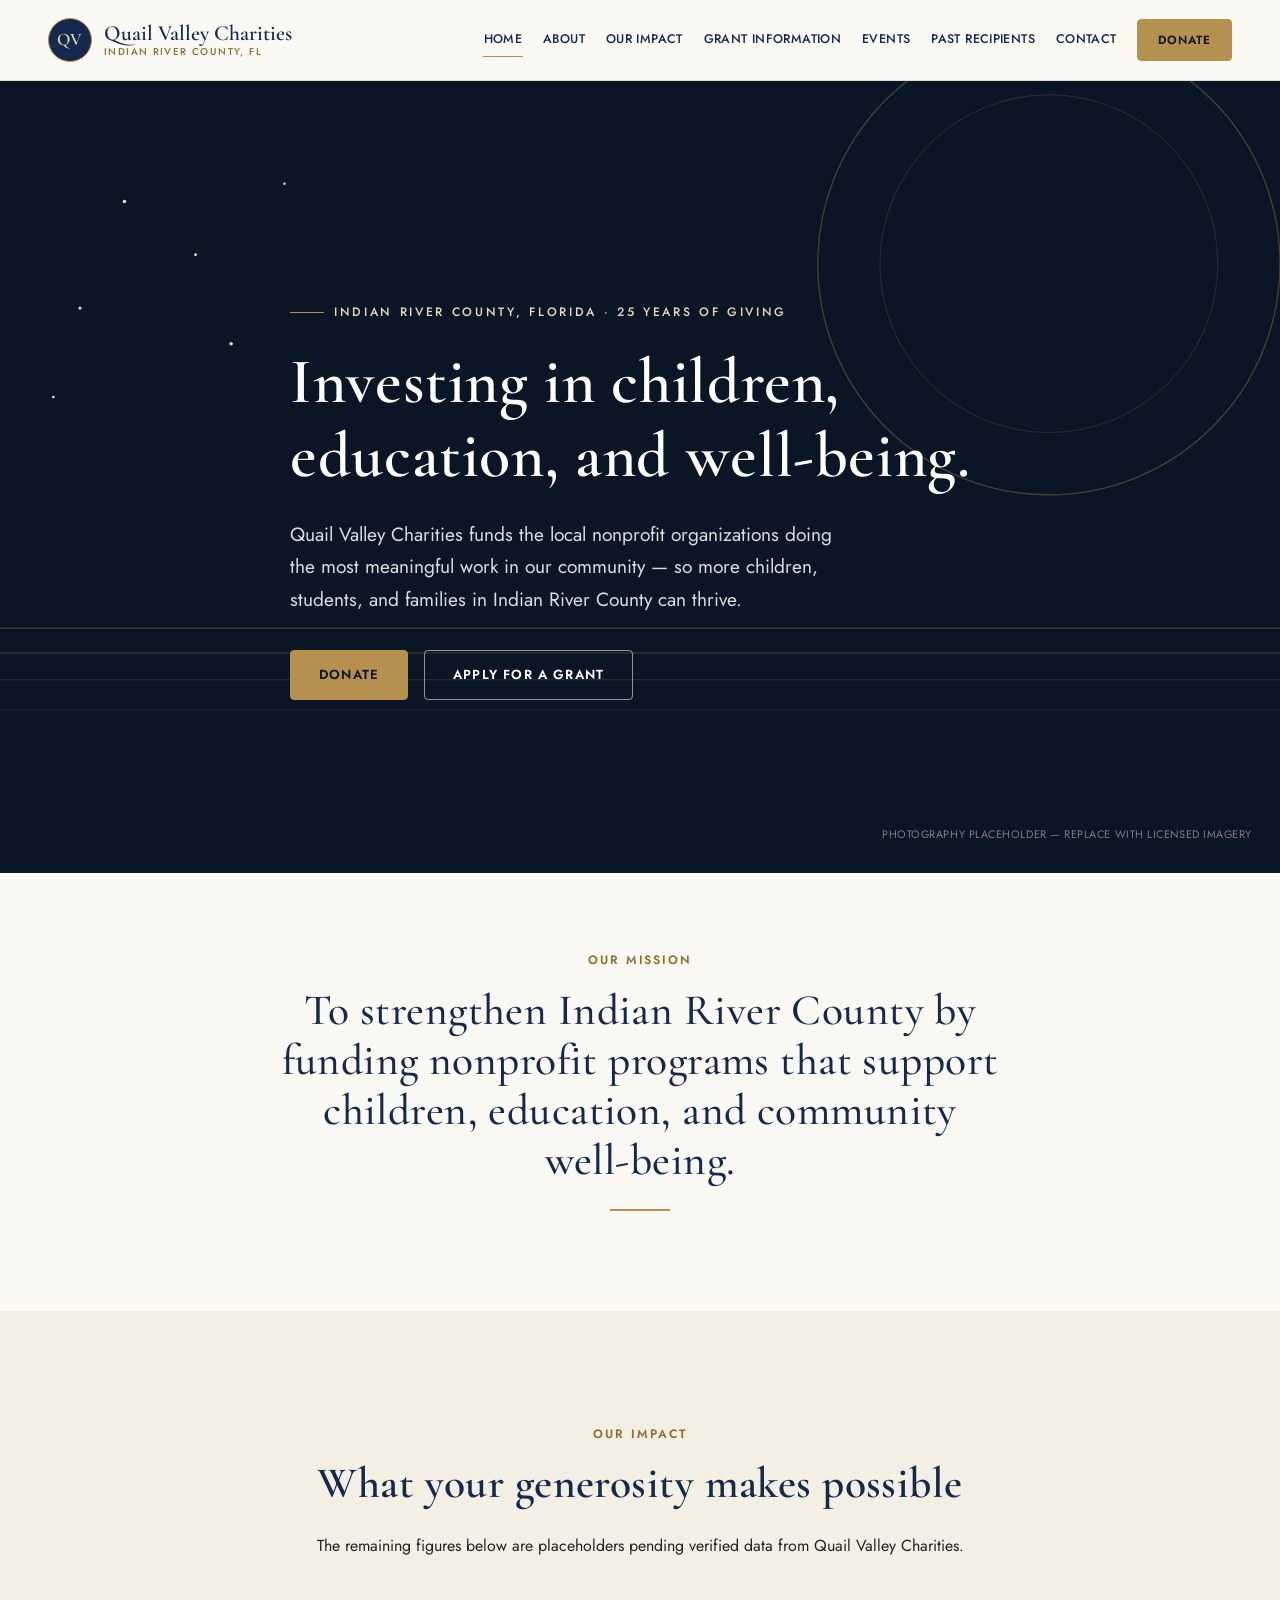
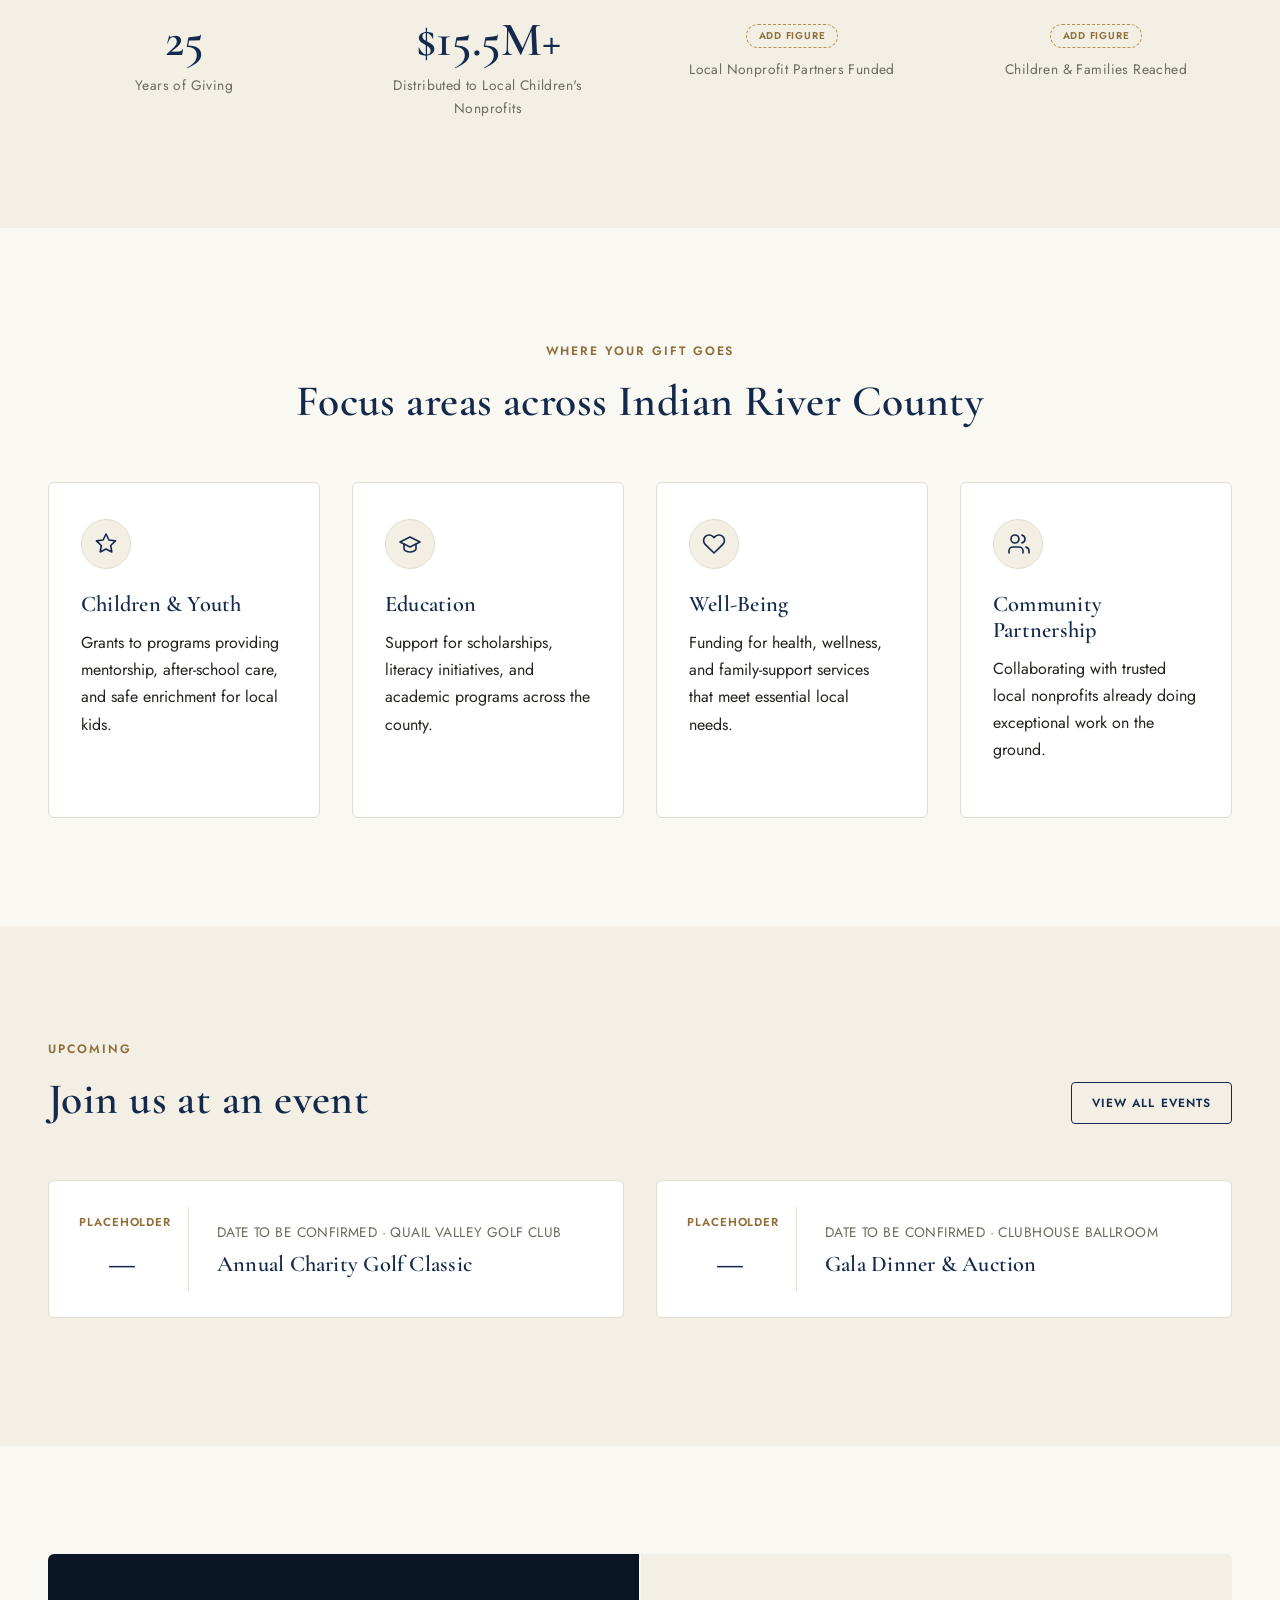
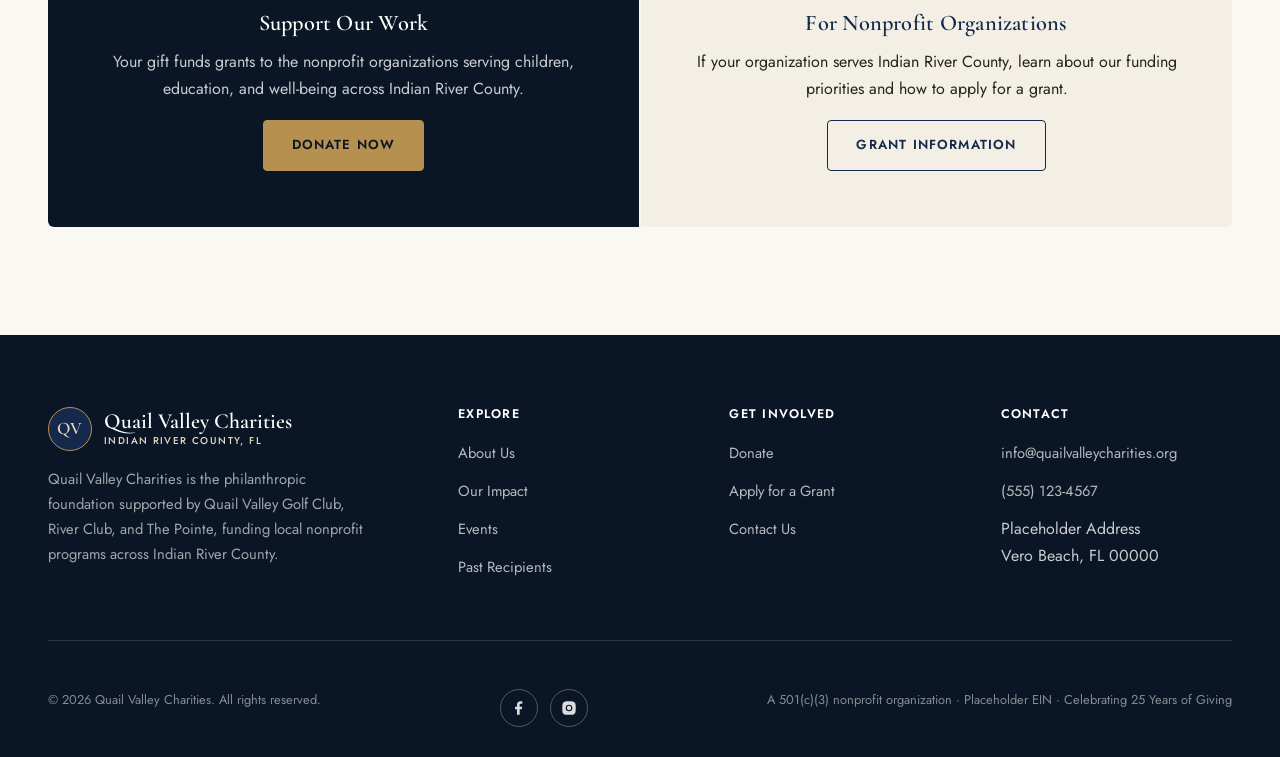
==== commit c73bbbd1: "Add real 25th Anniversary event lineup and a working RSVP flow Replace the placeholder Events page w" ====
--- a/index.html
+++ b/index.html
@@ -95,7 +95,7 @@
       <div class="section-header center reveal">
         <p class="eyebrow">Our Impact</p>
         <h2>What your generosity makes possible</h2>
-        <p>Figures below are placeholders pending verified data from Quail Valley Charities.</p>
+        <p>The remaining figures below are placeholders pending verified data from Quail Valley Charities.</p>
       </div>
       <div class="stats">
         <div class="stat reveal">
@@ -103,8 +103,8 @@
           <div class="label">Years of Giving</div>
         </div>
         <div class="stat reveal reveal-delay-1">
-          <div class="placeholder-figure">Add figure</div>
-          <div class="label">Total Grants Awarded</div>
+          <div class="num">$15.5M+</div>
+          <div class="label">Distributed to Local Children's Nonprofits</div>
         </div>
         <div class="stat reveal reveal-delay-2">
           <div class="placeholder-figure">Add figure</div>
--- a/assets/css/style.css
+++ b/assets/css/style.css
@@ -628,7 +628,8 @@
 .cta-split .apply { background: var(--ivory); }
 
 /* Forms */
-form.contact-form {
+form.contact-form,
+form.rsvp-form {
   display: grid;
   gap: 20px;
   max-width: 640px;
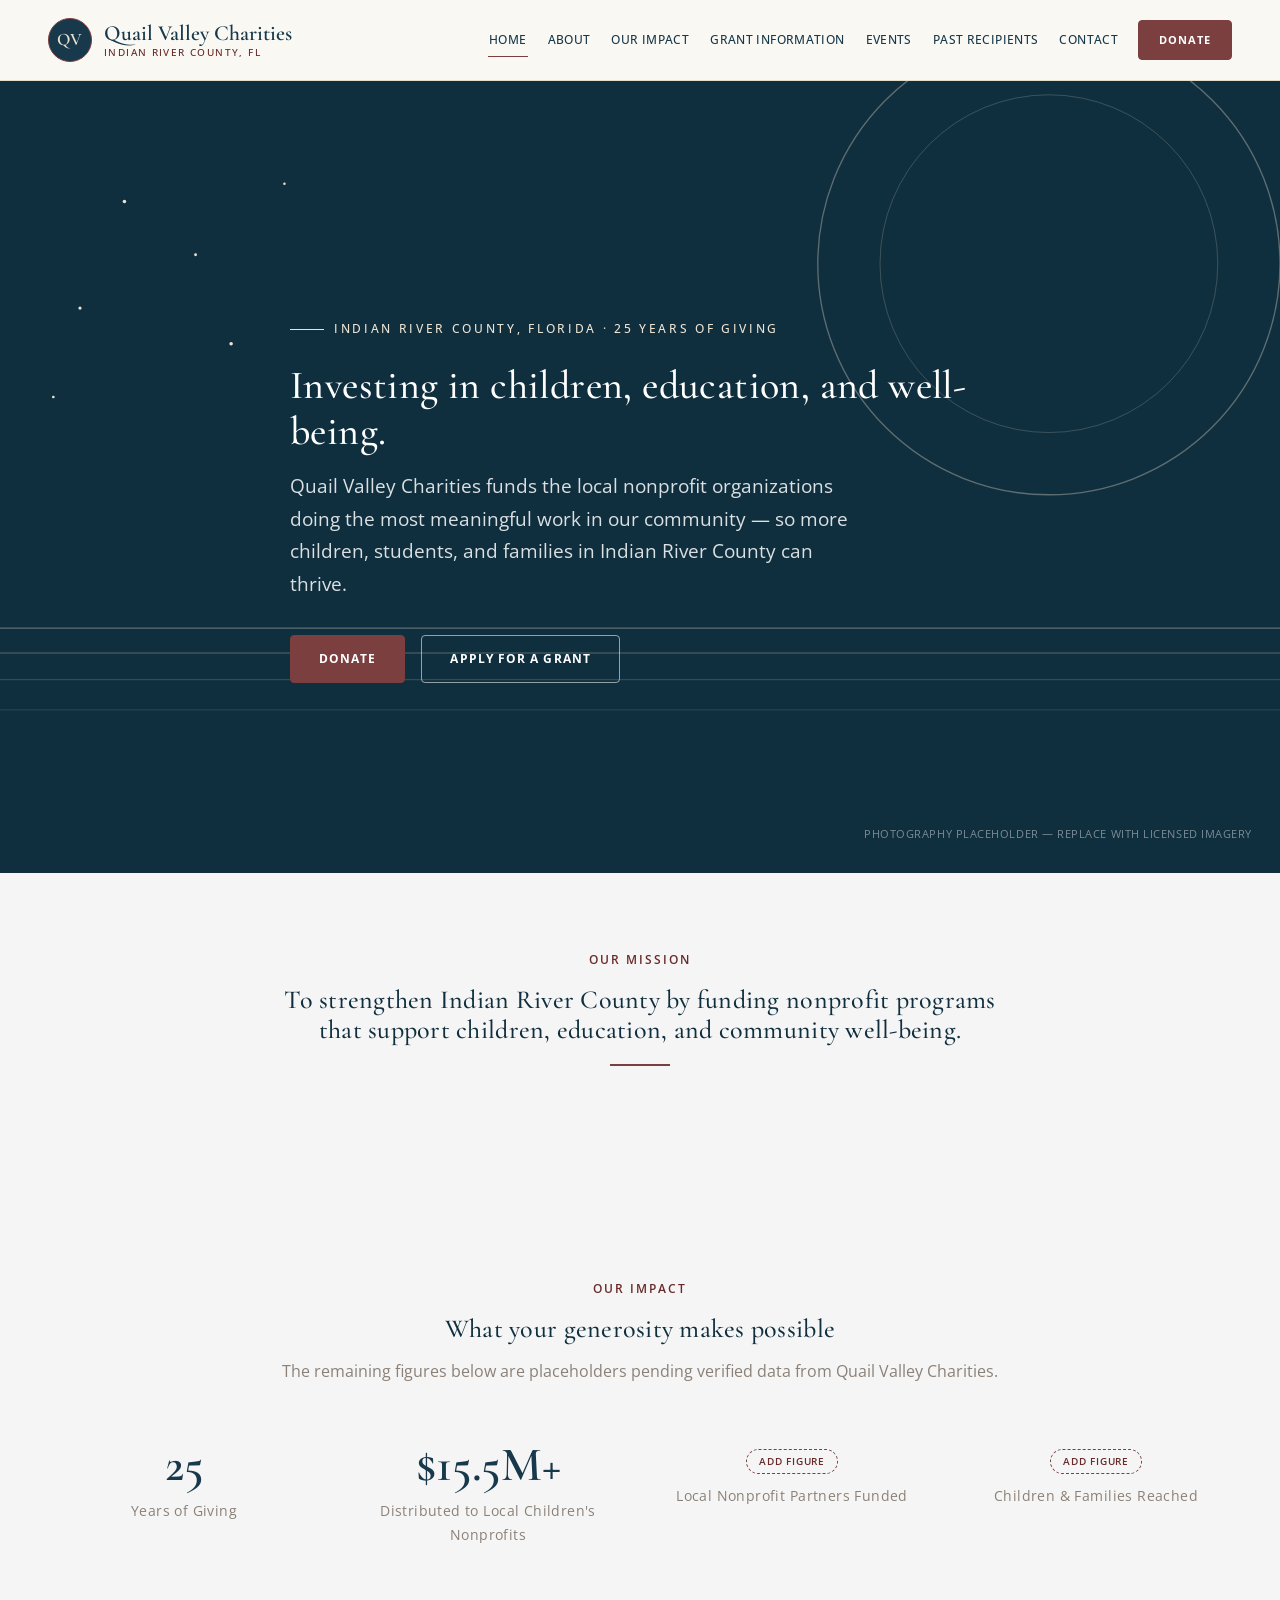
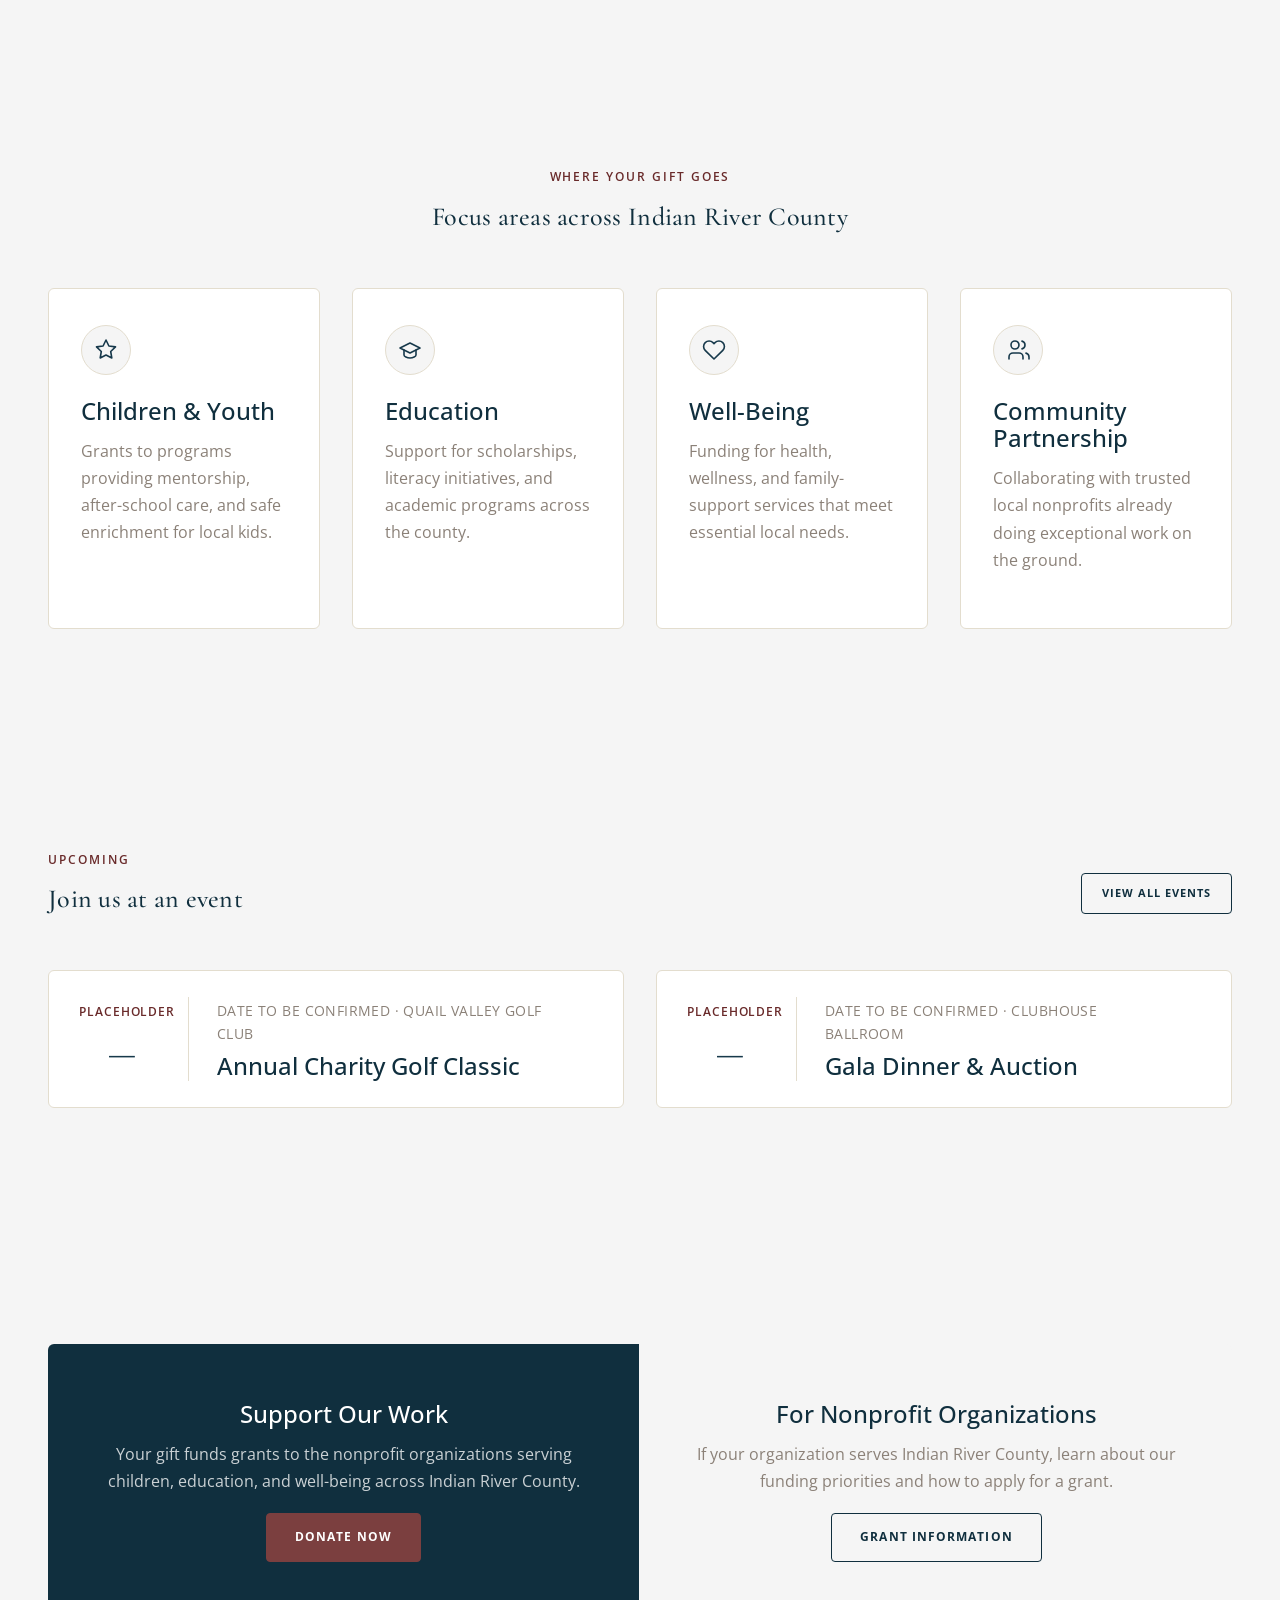
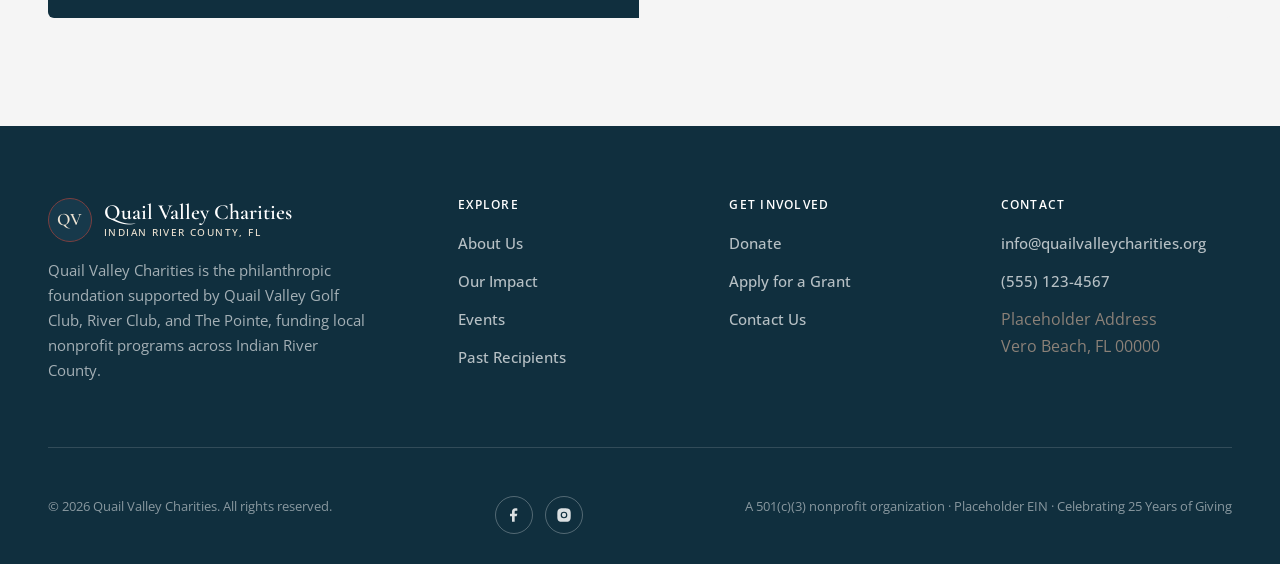
==== commit 00037fc8: "Align site with the organization's sitewide brand style guide Replace the invented navy/gold palette" ====
--- a/index.html
+++ b/index.html
@@ -6,7 +6,7 @@
 <title>Quail Valley Charities | Funding Nonprofits in Indian River County, FL</title>
 <meta name="description" content="Quail Valley Charities funds local nonprofit programs serving children, education, and well-being across Indian River County, Florida. Celebrating 25 years of giving.">
 <link rel="canonical" href="https://www.quailvalleycharities.org/">
-<meta name="theme-color" content="#0a1626">
+<meta name="theme-color" content="#102f3e">
 
 <meta property="og:type" content="website">
 <meta property="og:site_name" content="Quail Valley Charities">
@@ -21,7 +21,7 @@
 <link rel="icon" type="image/svg+xml" href="assets/img/favicon.svg">
 <link rel="preconnect" href="https://fonts.googleapis.com">
 <link rel="preconnect" href="https://fonts.gstatic.com" crossorigin>
-<link href="https://fonts.googleapis.com/css2?family=Cormorant+Garamond:wght@500;600;700&family=Jost:wght@300;400;500;600&display=swap" rel="stylesheet">
+<link href="https://fonts.googleapis.com/css2?family=Cormorant+Garamond:wght@500;600;700&family=Open+Sans:wght@400;500;600;700&display=swap" rel="stylesheet">
 <link rel="stylesheet" href="assets/css/style.css">
 
 <script type="application/ld+json">
@@ -49,15 +49,15 @@
     <div class="hero-inner">
       <div class="hero-scene" aria-hidden="true">
         <svg viewBox="0 0 1440 900" preserveAspectRatio="xMidYMid slice" role="presentation">
-          <circle cx="1180" cy="210" r="260" fill="none" stroke="#b6904f" stroke-opacity="0.35" stroke-width="1.5"/>
-          <circle cx="1180" cy="210" r="190" fill="none" stroke="#b6904f" stroke-opacity="0.22" stroke-width="1"/>
-          <g stroke="#b6904f" stroke-width="1">
+          <circle cx="1180" cy="210" r="260" fill="none" stroke="#ede3d3" stroke-opacity="0.35" stroke-width="1.5"/>
+          <circle cx="1180" cy="210" r="190" fill="none" stroke="#ede3d3" stroke-opacity="0.22" stroke-width="1"/>
+          <g stroke="#ede3d3" stroke-width="1">
             <line x1="0" y1="620" x2="1440" y2="620" stroke-opacity="0.5"/>
             <line x1="0" y1="648" x2="1440" y2="648" stroke-opacity="0.35"/>
             <line x1="0" y1="678" x2="1440" y2="678" stroke-opacity="0.22"/>
             <line x1="0" y1="712" x2="1440" y2="712" stroke-opacity="0.14"/>
           </g>
-          <g fill="#e7dabf">
+          <g fill="#ede3d3">
             <circle cx="140" cy="140" r="2"/>
             <circle cx="220" cy="200" r="1.6"/>
             <circle cx="90" cy="260" r="1.8"/>
--- a/assets/css/style.css
+++ b/assets/css/style.css
@@ -1,28 +1,30 @@
 /* ==========================================================================
    Quail Valley Charities — design system
-   Navy / gold / neutral. Serif display + clean sans body. Editorial, quiet.
+   Brand tokens per sitewide style guide: navy #102F3E / #17394B, maroon
+   #7B3F3F / #692A2A, taupe #8B8178, cream #EDE3D3, off-white #F5F5F5.
+   Cormorant Garamond for H1/H2, Open Sans for everything else.
    ========================================================================== */
 
 :root {
-  /* Color */
-  --navy-950: #0a1626;
-  --navy-900: #0e2038;
-  --navy: #14294b;
-  --navy-700: #1e3c68;
-  --navy-500: #35578a;
-  --gold: #b6904f;
-  --gold-deep: #8f6f38;
-  --gold-pale: #e7dabf;
-  --cream: #faf8f3;
-  --ivory: #f3efe5;
+  /* Color — brand palette (exact hexes from the sitewide style guide) */
+  --navy-950: #102f3e;   /* primary heading/text navy; darkest surface */
+  --navy-900: #14374a;   /* derived step between the two brand navies */
+  --navy: #17394b;       /* secondary brand navy */
+  --navy-700: #2d5972;   /* derived lighter navy, gradients/accents only */
+  --navy-500: #3f7a94;   /* derived lightest navy, gradients/accents only */
+  --maroon: #7b3f3f;
+  --maroon-deep: #692a2a;
+  --taupe: #8b8178;
+  --cream: #ede3d3;
+  --ivory: #f5f5f5;
   --stone: #e3ddce;
   --stone-dark: #cfc7b3;
-  --charcoal: #23241f;
-  --text-muted: #6b6a60;
+  --charcoal: #8b8178;
+  --text-muted: #8b8178;
   --white: #ffffff;
-  --shadow-sm: 0 1px 2px rgba(10, 22, 38, 0.06);
-  --shadow: 0 18px 50px rgba(10, 22, 38, 0.1);
-  --shadow-lg: 0 30px 80px rgba(10, 22, 38, 0.16);
+  --shadow-sm: 0 1px 2px rgba(16, 47, 62, 0.06);
+  --shadow: 0 18px 50px rgba(16, 47, 62, 0.1);
+  --shadow-lg: 0 30px 80px rgba(16, 47, 62, 0.16);
   --radius-sm: 4px;
   --radius: 6px;
   --max-width: 1240px;
@@ -40,38 +42,75 @@
 
 body {
   margin: 0;
-  font-family: "Jost", -apple-system, BlinkMacSystemFont, "Segoe UI", Roboto, sans-serif;
-  color: var(--charcoal);
-  background: var(--cream);
+  font-family: "Open Sans", -apple-system, BlinkMacSystemFont, "Segoe UI", Roboto, sans-serif;
+  color: var(--taupe);
+  background: var(--ivory);
   line-height: 1.7;
   -webkit-font-smoothing: antialiased;
 }
 
-h1, h2, h3, h4 {
+/* Headings — brand spec: H1/H2 serif, H3–H6 Open Sans */
+h1, h2, h3, h4, h5, h6 {
+  line-height: 1.15;
+  margin: 0 0 0.55em;
+}
+h1, h2 {
   font-family: "Cormorant Garamond", Georgia, "Times New Roman", serif;
-  color: var(--navy);
-  line-height: 1.15;
-  font-weight: 600;
-  margin: 0 0 0.55em;
+  color: var(--navy-950);
+  font-weight: 500;
   letter-spacing: 0.01em;
 }
-h1 { font-size: clamp(2.6rem, 5vw, 4.4rem); font-weight: 600; }
-h2 { font-size: clamp(1.9rem, 3.4vw, 2.75rem); }
-h3 { font-size: 1.4rem; }
-h4 { font-size: 1.1rem; text-transform: uppercase; letter-spacing: 0.08em; font-family: "Jost", sans-serif; font-weight: 600; }
-
-p { margin: 0 0 1.1em; }
+h1 { font-size: clamp(2.4rem, 5vw, 40px); }
+h2 { font-size: clamp(1.6rem, 3.4vw, 26px); }
+h3 {
+  font-family: "Open Sans", sans-serif;
+  font-size: 24px;
+  font-weight: 500;
+  color: var(--navy-950);
+}
+h4 {
+  font-family: "Open Sans", sans-serif;
+  font-size: 23px;
+  font-weight: 600;
+  color: var(--cream);
+}
+h5 {
+  font-family: "Open Sans", sans-serif;
+  font-size: 14px;
+  font-weight: 600;
+  color: var(--maroon);
+}
+h6 {
+  font-family: "Open Sans", sans-serif;
+  font-size: 16px;
+  font-weight: 500;
+  color: var(--navy-950);
+}
+
+p, ul, ol {
+  font-family: "Open Sans", sans-serif;
+  font-size: 16px;
+  font-weight: 400;
+  color: var(--taupe);
+  margin: 0 0 1.1em;
+}
 p.lede { font-size: 1.2rem; color: var(--text-muted); }
 
-a { color: var(--navy); text-decoration-color: var(--gold); text-underline-offset: 3px; }
-a:hover { color: var(--gold-deep); }
+a {
+  font-family: "Open Sans", sans-serif;
+  font-size: 16px;
+  font-weight: 500;
+  color: var(--taupe);
+  text-underline-offset: 3px;
+}
+a:hover { color: var(--navy-950); }
 
 img, svg.photo-placeholder { max-width: 100%; display: block; }
 
-::selection { background: var(--gold-pale); color: var(--navy-950); }
+::selection { background: var(--cream); color: var(--navy-950); }
 
 :focus-visible {
-  outline: 2px solid var(--gold-deep);
+  outline: 2px solid var(--maroon-deep);
   outline-offset: 3px;
 }
 
@@ -153,7 +192,7 @@
   height: 44px;
   border-radius: 50%;
   background: var(--navy);
-  border: 1px solid var(--gold);
+  border: 1px solid var(--maroon);
   display: flex;
   align-items: center;
   justify-content: center;
@@ -161,7 +200,7 @@
 }
 .logo-mark span {
   font-family: "Cormorant Garamond", serif;
-  color: var(--gold-pale);
+  color: var(--cream);
   font-size: 1.1rem;
   font-weight: 600;
   letter-spacing: 0.02em;
@@ -175,12 +214,12 @@
 }
 .logo-text .tagline {
   display: block;
-  font-family: "Jost", sans-serif;
+  font-family: "Open Sans", sans-serif;
   font-size: 0.62rem;
   font-weight: 500;
   letter-spacing: 0.14em;
   text-transform: uppercase;
-  color: var(--gold-deep);
+  color: var(--maroon-deep);
   margin-top: 2px;
 }
 
@@ -203,7 +242,7 @@
 .main-nav a:not(.btn):hover,
 .main-nav a[aria-current="page"] {
   color: var(--navy);
-  border-bottom-color: var(--gold);
+  border-bottom-color: var(--maroon);
 }
 
 .nav-toggle {
@@ -229,9 +268,9 @@
   justify-content: center;
   gap: 8px;
   padding: 13px 28px;
-  font-family: "Jost", sans-serif;
-  font-size: 0.82rem;
-  font-weight: 600;
+  font-family: "Open Sans", sans-serif;
+  font-size: 12px;
+  font-weight: 700;
   letter-spacing: 0.09em;
   text-transform: uppercase;
   text-decoration: none;
@@ -242,19 +281,23 @@
 }
 .btn:hover { text-decoration: none; transform: translateY(-1px); }
 
-.btn-gold { background: var(--gold); color: var(--navy-950); border-color: var(--gold); }
-.btn-gold:hover { background: var(--gold-deep); border-color: var(--gold-deep); color: var(--white); box-shadow: var(--shadow); }
-
-.btn-navy { background: var(--navy); color: var(--cream); border-color: var(--navy); }
-.btn-navy:hover { background: var(--navy-700); border-color: var(--navy-700); color: var(--white); }
-
-.btn-outline { background: transparent; border-color: var(--navy); color: var(--navy); }
-.btn-outline:hover { background: var(--navy); color: var(--white); }
+/* Primary Button (.abut in the brand guide) */
+.btn-gold { background: var(--maroon); color: var(--white); border-color: var(--maroon); }
+.btn-gold:hover { background: var(--maroon-deep); border-color: var(--maroon-deep); color: var(--white); box-shadow: var(--shadow); }
+
+/* Secondary Button (.secondary_abut in the brand guide) — same fill as
+   Primary, no hover color shift per spec; the shared .btn:hover lift still
+   gives tactile feedback. */
+.btn-navy { background: var(--maroon); color: var(--white); border-color: var(--maroon); }
+.btn-navy:hover { background: var(--maroon); border-color: var(--maroon); color: var(--white); box-shadow: var(--shadow); }
+
+.btn-outline { background: transparent; border-color: var(--navy-950); color: var(--navy-950); }
+.btn-outline:hover { background: var(--navy-950); color: var(--white); }
 
 .btn-outline-light { background: transparent; border-color: rgba(255,255,255,0.55); color: var(--white); }
-.btn-outline-light:hover { background: var(--white); color: var(--navy); border-color: var(--white); }
-
-.btn-small { padding: 10px 20px; font-size: 0.74rem; }
+.btn-outline-light:hover { background: var(--white); color: var(--navy-950); border-color: var(--white); }
+
+.btn-small { padding: 10px 20px; font-size: 11px; }
 
 /* ==========================================================================
    Hero + page header
@@ -288,16 +331,16 @@
   letter-spacing: 0.22em;
   font-size: 0.76rem;
   font-weight: 500;
-  color: var(--gold-pale);
+  color: var(--cream);
   margin-bottom: 22px;
 }
-.hero-eyebrow::before { content: ""; width: 34px; height: 1px; background: var(--gold); display: inline-block; }
+.hero-eyebrow::before { content: ""; width: 34px; height: 1px; background: var(--cream); display: inline-block; }
 .hero h1 { color: var(--white); margin-bottom: 0.4em; }
 .hero p.lead {
   max-width: 560px;
   font-size: 1.2rem;
   color: rgba(255,255,255,0.85);
-  font-family: "Jost", sans-serif;
+  font-family: "Open Sans", sans-serif;
 }
 .hero-actions { display: flex; gap: 16px; margin-top: 34px; flex-wrap: wrap; }
 .photo-credit-note {
@@ -330,7 +373,7 @@
   gap: 8px;
   background: rgba(255,255,255,0.08);
   border: 1px solid rgba(255,255,255,0.28);
-  color: var(--gold-pale);
+  color: var(--cream);
   font-size: 0.7rem;
   font-weight: 600;
   letter-spacing: 0.12em;
@@ -361,15 +404,15 @@
   letter-spacing: 0.16em;
   font-size: 0.76rem;
   font-weight: 600;
-  color: var(--gold-deep);
+  color: var(--maroon-deep);
   margin-bottom: 14px;
 }
-.section-navy .eyebrow { color: var(--gold-pale); }
+.section-navy .eyebrow { color: var(--cream); }
 
 .rule {
   width: 60px;
   height: 2px;
-  background: var(--gold);
+  background: var(--maroon);
   margin: 20px 0 28px;
   border: none;
 }
@@ -390,7 +433,7 @@
   font-weight: 600;
   line-height: 1;
 }
-.section-navy .stat .num { color: var(--gold-pale); }
+.section-navy .stat .num { color: var(--cream); }
 .stat .label {
   margin-top: 10px;
   font-size: 0.86rem;
@@ -401,18 +444,18 @@
 
 .placeholder-figure {
   display: inline-block;
-  font-family: "Jost", sans-serif;
+  font-family: "Open Sans", sans-serif;
   font-size: 0.62rem;
   font-weight: 600;
   letter-spacing: 0.08em;
   text-transform: uppercase;
-  color: var(--gold-deep);
-  border: 1px dashed var(--gold);
+  color: var(--maroon-deep);
+  border: 1px dashed var(--maroon);
   border-radius: 999px;
   padding: 3px 12px;
   margin-top: 8px;
 }
-.section-navy .placeholder-figure { color: var(--gold-pale); border-color: rgba(231, 218, 191, 0.55); }
+.section-navy .placeholder-figure { color: var(--cream); border-color: rgba(237, 227, 211, 0.55); }
 
 /* Card grid */
 .grid { display: grid; gap: 32px; }
@@ -427,7 +470,7 @@
   padding: 36px 32px;
   transition: box-shadow 0.25s ease, transform 0.25s ease, border-color 0.25s ease;
 }
-.card:hover { box-shadow: var(--shadow); transform: translateY(-3px); border-color: var(--gold-pale); }
+.card:hover { box-shadow: var(--shadow); transform: translateY(-3px); border-color: var(--cream); }
 .card .icon {
   width: 50px; height: 50px;
   border-radius: 50%;
@@ -484,7 +527,7 @@
 .value-list .num-mark {
   font-family: "Cormorant Garamond", serif;
   font-size: 1.6rem;
-  color: var(--gold-deep);
+  color: var(--maroon-deep);
   font-weight: 600;
   flex-shrink: 0;
   width: 40px;
@@ -512,7 +555,7 @@
   font-size: 0.72rem;
   font-weight: 600;
   letter-spacing: 0.08em;
-  color: var(--gold-deep);
+  color: var(--maroon-deep);
 }
 .event-date .day {
   font-family: "Cormorant Garamond", serif;
@@ -551,14 +594,14 @@
 .recipient-card .grant-amount {
   font-family: "Cormorant Garamond", serif;
   font-size: 1.5rem;
-  color: var(--gold-deep);
+  color: var(--maroon-deep);
   font-weight: 600;
 }
 
 .placeholder-banner {
   background: var(--ivory);
   border: 1px solid var(--stone-dark);
-  border-left: 4px solid var(--gold);
+  border-left: 4px solid var(--maroon);
   border-radius: var(--radius-sm);
   padding: 18px 22px;
   font-size: 0.92rem;
@@ -645,9 +688,9 @@
   color: var(--charcoal);
 }
 input:focus, textarea:focus, select:focus {
-  outline: 2px solid var(--gold-deep);
+  outline: 2px solid var(--maroon-deep);
   outline-offset: 1px;
-  border-color: var(--gold-deep);
+  border-color: var(--maroon-deep);
 }
 textarea { resize: vertical; min-height: 140px; }
 .form-note { font-size: 0.84rem; color: var(--text-muted); }
@@ -667,11 +710,11 @@
   border-bottom: 1px solid rgba(255,255,255,0.14);
 }
 .footer-brand .logo-text, .footer-brand .logo-text .tagline { color: var(--white); }
-.footer-brand .logo-text .tagline { color: var(--gold-pale); }
+.footer-brand .logo-text .tagline { color: var(--cream); }
 .footer-brand p { color: rgba(255,255,255,0.62); font-size: 0.92rem; max-width: 320px; margin-top: 16px; }
 .footer-grid h4 {
   color: var(--white);
-  font-family: "Jost", sans-serif;
+  font-family: "Open Sans", sans-serif;
   font-size: 0.78rem;
   text-transform: uppercase;
   letter-spacing: 0.1em;
@@ -681,7 +724,7 @@
 .footer-grid ul { list-style: none; padding: 0; margin: 0; }
 .footer-grid li { margin-bottom: 11px; }
 .footer-grid a { color: rgba(255,255,255,0.7); text-decoration: none; font-size: 0.92rem; }
-.footer-grid a:hover { color: var(--gold-pale); }
+.footer-grid a:hover { color: var(--cream); }
 .footer-bottom {
   display: flex;
   justify-content: space-between;
@@ -698,7 +741,7 @@
   display: flex; align-items: center; justify-content: center;
   transition: border-color 0.2s ease, background 0.2s ease;
 }
-.social-links a:hover { border-color: var(--gold); background: rgba(182,144,79,0.15); }
+.social-links a:hover { border-color: var(--cream); background: rgba(237,227,211,0.15); }
 .social-links svg { width: 16px; height: 16px; fill: rgba(255,255,255,0.85); }
 
 /* Utility */
